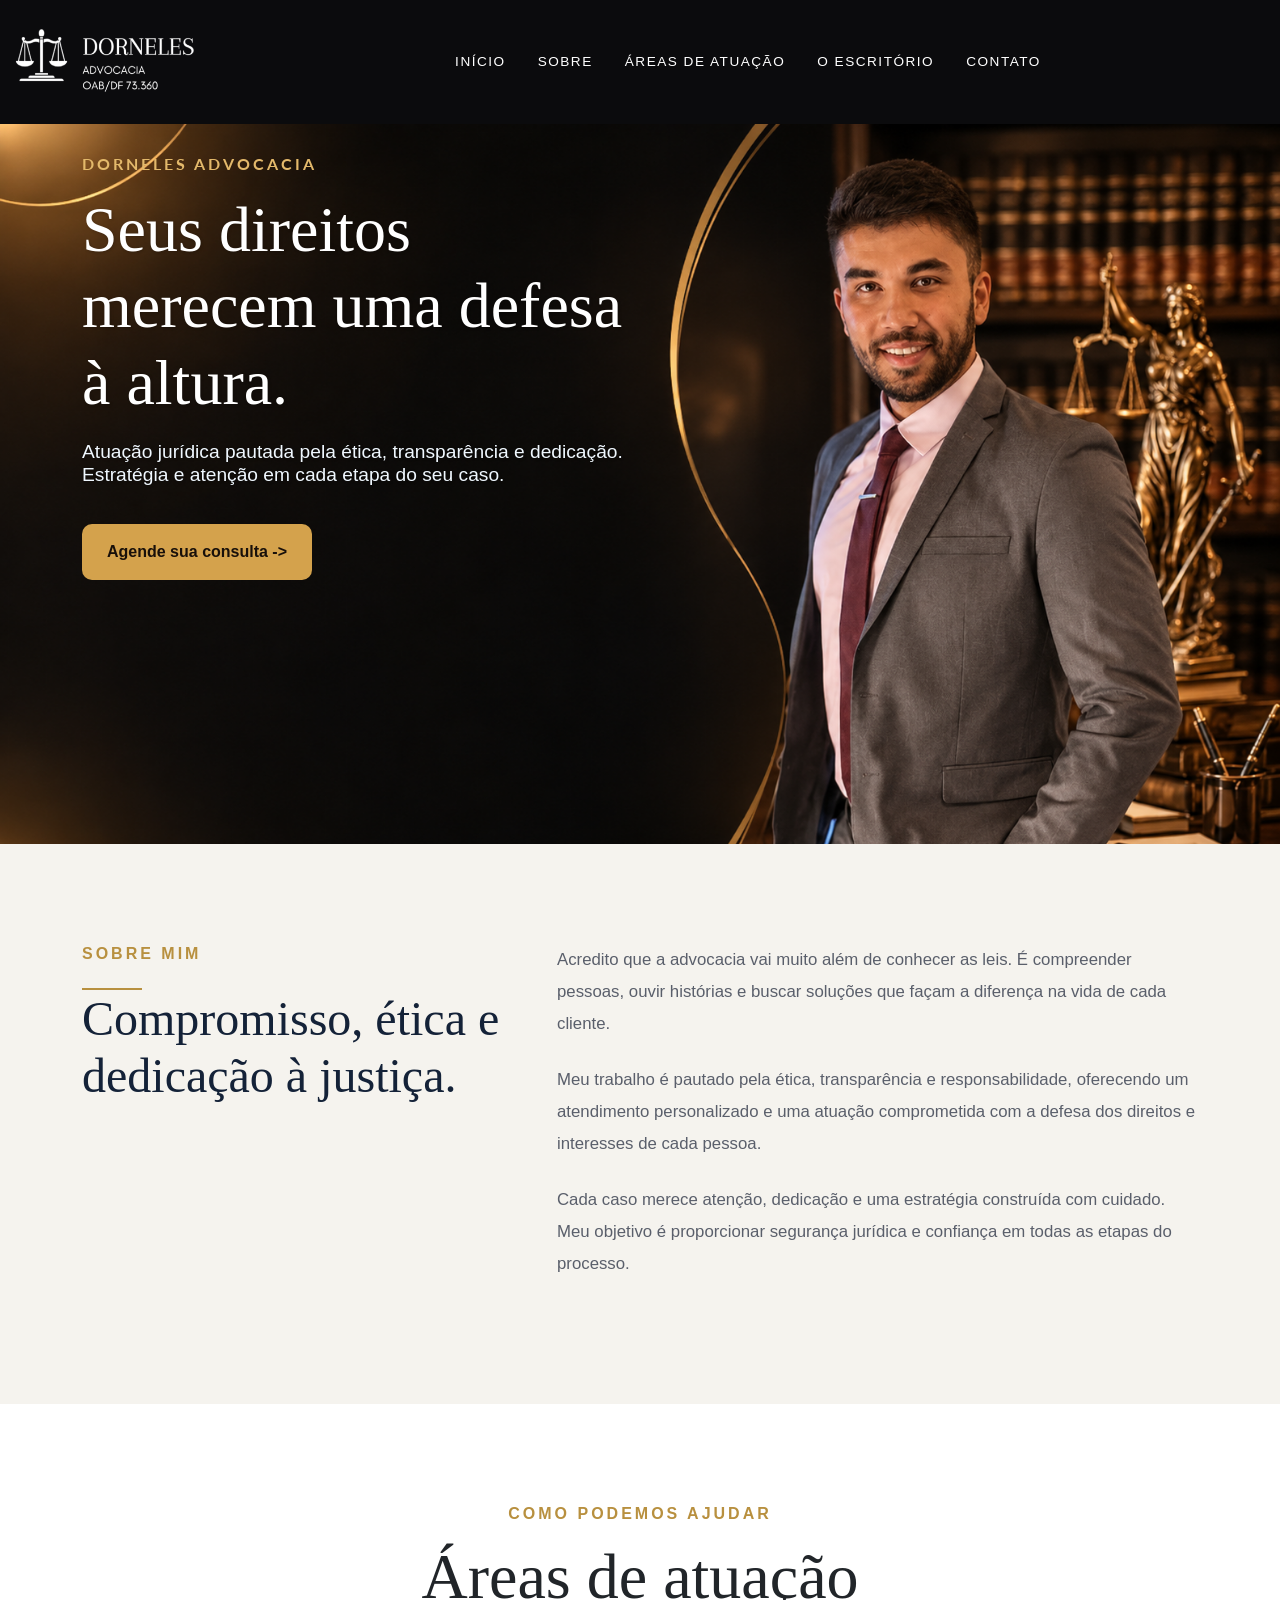
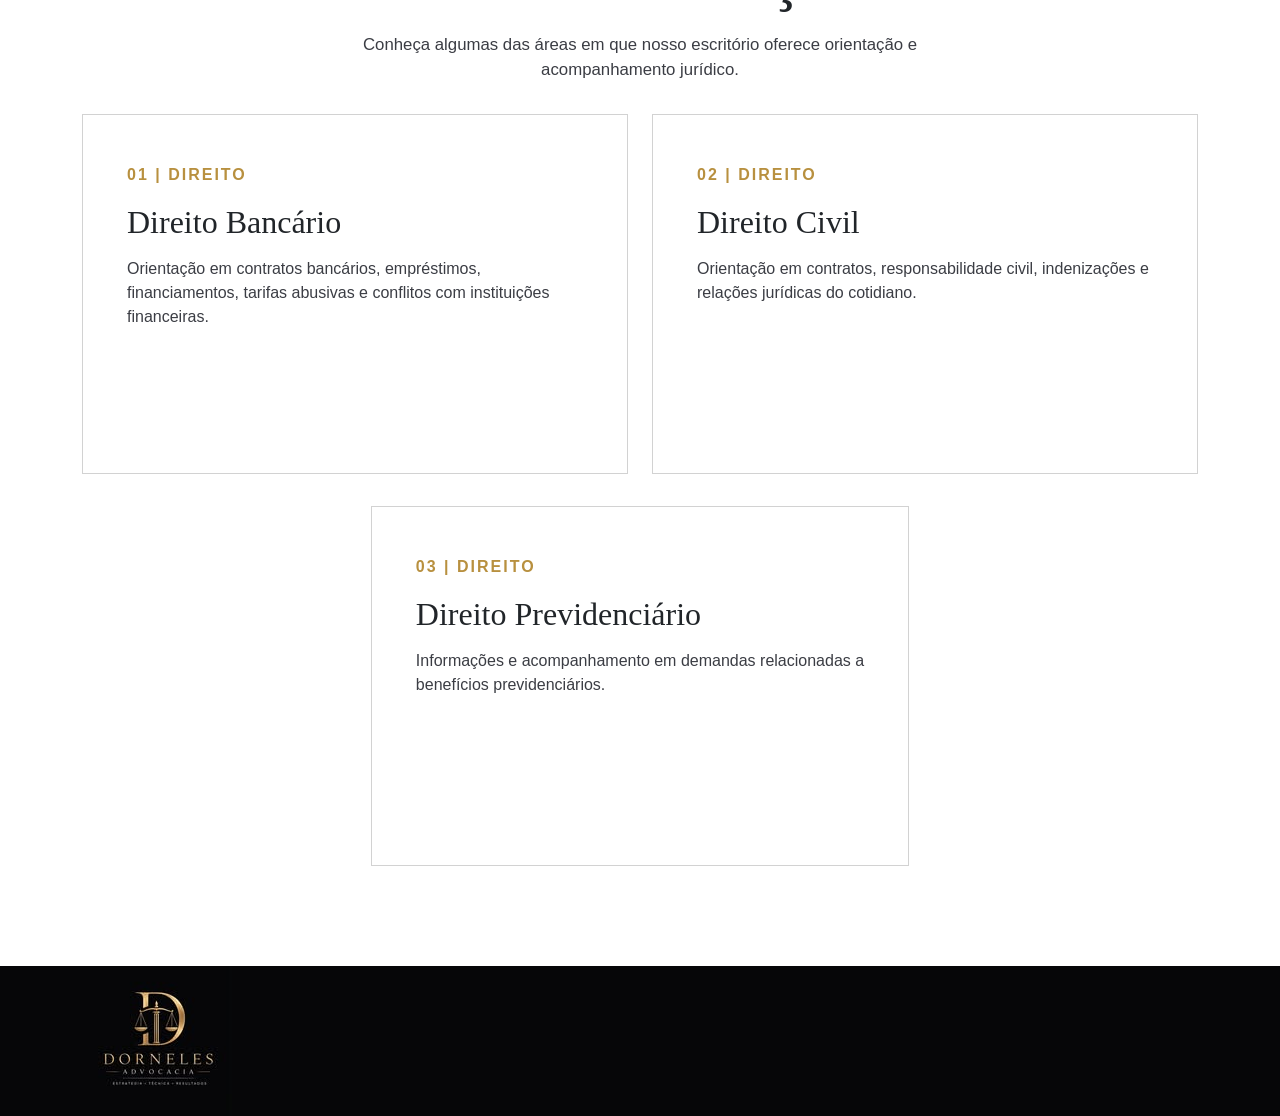
==== bootstrap-5.3.8-dist/index.html @ 5db7eb21 "aba areas de atuação feita" ====
<!DOCTYPE html>
<html lang="pt-BR">
<head>
    <meta charset="UTF-8">
    <meta name="viewport" content="width=device-width, initial-scale=1.0">
    <link rel="shortcut icon" href="img/favicon.ico" type="image/x-icon">
    <link rel="stylesheet" href="css/bootstrap.min.css">
    <link rel="stylesheet" href="style.css">
    <link rel="preconnect" href="https://fonts.googleapis.com">
    <link rel="preconnect" href="https://fonts.gstatic.com" crossorigin>
    <link href="https://fonts.googleapis.com/css2?family=Cinzel:wght@500;600&family=Lato:wght@300;400;700&display=swap" rel="stylesheet">
    <title>Dorneles Advocacia</title>
</head>
<body>
    <nav class="navbar navbar-expand-lg " data-bs-theme="dark">
  <div class="container-fluid justify-content-center">
    <a class="navbar-brand" href="#index.html"><img src="img/logo.png" class="logo"></a>
    <button class="navbar-toggler" type="button" data-bs-toggle="collapse" data-bs-target="#navbarSupportedContent" aria-controls="navbarSupportedContent" aria-expanded="false" aria-label="Toggle navigation">
      <span class="navbar-toggler-icon"></span>
    </button>
    <div class="collapse navbar-collapse justify-content-center" id="navbarSupportedContent">
      <ul class="navbar-nav mb-2 mb-lg-0 ">
          <li class="nav-item">
          <a class="nav-link active" aria-current="page" href="index.html">Início</a>
        </li>
        <li class="nav-item">
          <a class="nav-link active" aria-current="page" href="#about">Sobre</a>
        </li>
        <li class="nav-item">
          <a class="nav-link active" aria-current="page" href="#atuacao">Áreas de atuação</a>
        </li>
        <li class="nav-item">
          <a class="nav-link active" aria-current="page" href="#escritorio">O escritório</a>
        </li>
        <li class="nav-item">
          <a class="nav-link active" aria-current="page" href="#contato">Contato</a>
        </li>
      </ul>
      
      
        
    </div>
  </div>
</nav>
<section id="hero">
  <div class="container">
  <div class="row">
    <div class="col-lg-6 herotext">
      <h5 class="heroh5"><strong>DORNELES ADVOCACIA</strong></h5>
      <h1 class="heroh1">Seus direitos <br> merecem uma defesa <br> à altura.</h1>
      <h3 class="heroh3">Atuação jurídica pautada pela ética, transparência e dedicação.<br>Estratégia e atenção em cada etapa do seu caso.</h3>
      <button>
        <a href="#contato" class="btn-consulta">
          <strong>Agende sua consulta -></strong>
        </a>
      </button>
    </div>
    
  </div>
</div>
</section>
<section class="about" id="about">
    <div class="container">
  <div class="row">
    <div class="col-lg-5">
      <h1 class="abouth1">Sobre mim</h1><hr class="hrabout">
      <h2 class="abouth2">Compromisso, ética e dedicação à justiça.</h2>
      
    </div>
    <div class="col-lg-7">
      <p class="aboutp">Acredito que a advocacia vai muito além de conhecer as leis. É compreender pessoas, ouvir histórias e buscar soluções que façam a diferença na vida de cada cliente.</p>
      <p class="aboutp">Meu trabalho é pautado pela ética, transparência e responsabilidade, oferecendo um atendimento personalizado e uma atuação comprometida com a defesa dos direitos e interesses de cada pessoa.</p>
      <p class="aboutp">Cada caso merece atenção, dedicação e uma estratégia construída com cuidado. Meu objetivo é proporcionar segurança jurídica e confiança em todas as etapas do processo.</p>
    </div>
  </div>
</div>
</section>
<section class="atuacao" id="atuacao">
      <div class="container">
        <div class="row">
          <div class="col-lg-12">
               <h1 class="atuacaoh1">Como podemos ajudar</h1>
        <h2 class="atuacaoh2">Áreas de atuação</h2>
          <p class="atuacaop">Conheça algumas das áreas em que nosso escritório oferece orientação e <br>acompanhamento jurídico.</p>
          </div>
        </div>
        <div class="row g-4 justify-content-center">
            <div class="col-lg-6">
            <div class="grid">
              <div class="card h-100">
                <span class="label">01 | Direito</span>
                <h3>Direito Bancário</h3>
                <p>Orientação em contratos bancários, empréstimos, financiamentos, tarifas abusivas e conflitos com instituições financeiras.</p>
              </div>
            </div>
          </div>
            <div class="col-lg-6">
            <div class="grid">
              <div class="card h-100">
                <span class="label civil">02 | Direito</span>
                <h3>Direito Civil</h3>
                <p>Orientação em contratos, responsabilidade civil, indenizações e relações jurídicas do cotidiano.</p>
          </div>
        </div>
      </div>
        </div>
        <div class="row g-4 justify-content-center">
          <div class="col-lg-12">
            <div class="grid previdenciario">
              <div class="card h-100 mx-auto">
                <span class="label">03 | Direito</span>
                <h3>Direito Previdenciário</h3>
                <p>Informações e acompanhamento em demandas relacionadas a <br>benefícios previdenciários.</p>
          </div>
        </div>
          </div>
        </div>
          
        
</section>
<section class="escritorio" id="escritorio">
  <div class="container">
    <div class="row">
      <div class="col-lg-5">
        <img src="img/logo2.jpg" class="escritorioimg">
      </div>
      <div class="col-lg-7">
        
      </div>
    </div>
  </div>
</section>
    <script src="js/bootstrap.bundle.min.js"></script>
</body>
</html>
---- bootstrap-5.3.8-dist/style.css ----
html{
    scroll-behavior: smooth;
}

body{
    font-family: Arial, Helvetica, sans-serif;
}


/* navbar */
.navbar{
    background-color: #0B0B0D;
}
.nav-link {
    color: white !important;
    transform: color 0.3s;
    font-size: 0.85rem;
    letter-spacing: 1.5px;
    text-transform: uppercase;
    padding: 0 1rem !important;
}
.nav-link:hover{
    color: #c9a45c !important;
}
.logo{
    padding-top: 10px ;
    width: 200px;
    height: auto;
    filter: brightness(0) invert(1);  
}

/* hero */

#hero{
    background-image: url(img/hero2.png);
    background-repeat: no-repeat;
    background-position: unset;
    background-size: cover;
    width: 100%;
    height: 80vh;
}
.herotext{
    
    padding-top: 30px;
}

.heroh5{
    letter-spacing: 3px;
    color: #E3B96B;
    font-size: 1rem;
    font-family: 'Lato', sans-serif;
    
}
.heroh1{
    font-size: 4rem;
    padding-top: 10px;
    font-family: 'Playfair Display', serif;
    color: white;
    text-shadow: 1px 1px 3px rgba(0, 0, 0, 0.2);
}

.heroh3{
    font-size: 1.2rem;
    padding-top: 10px;
    color: aliceblue;
    font-family: 'Inter', sans-serif;
    text-shadow: 1px 1px 3px rgba(0, 0, 0, 0.2);
}
#hero button{
    background-color: #D4A24C;
    border-radius: 10px;
    padding: 16px 25px;
    border: none;
    margin-top: 30px;
    transition: 0.3s;
}
#hero button:hover{
    transform: scale(1.05);
    background-color: #f7b251 ;
}
.btn-consulta{
    text-decoration: none;
    color: #18100A;
    font-family: 'Inter', sans-serif;
}

@media (max-width: 768px){
    #hero{
        min-height: auto;          
        height: auto;
        padding: 60px 20px 280px;  
        background-position: 75% bottom;
        background-size: auto 70%; 
        background-color: #0b0b0b;
    }
}
/* sobre */
.about {
    background-color: #F5F3EE;
    padding: 100px 0;
}

.abouth1 {                       
    font-family: 'DM Sans', sans-serif;
    font-size: 1rem;
    font-weight: 600;
    letter-spacing: 3px;
    text-transform: uppercase;
    color: #B8903F;
    margin-bottom: 1rem;
    text-align: left;
}

.abouth2 {
    font-family: 'Playfair Display', serif;
    font-size: 3rem;
    font-weight: 500;
    line-height: 1.2;
    color: #142238;
    text-align: left;
}

.hrabout {
    width: 60px;
    height: 2px;
    background-color: #B8903F;
    border: none;
    opacity: 1;
    margin: 1.5rem 0 0;
}

.aboutp{
    font-family: 'DM Sans', sans-serif;
    font-size: 1.05rem;
    font-weight: 400;
    line-height: 1.9;
    color: #5a5f6b;
    margin-bottom: 1.5rem;
    text-align: left;
}

/* Áreas de atuação */

.atuacao{
    padding: 100px 0;
    text-align: center;
}

.atuacaoh1{
    font-family: 'DM Sans', sans-serif;
    text-transform: uppercase;
    font-weight: 600;
    font-size: 1rem;
    color: #B8903F;
    letter-spacing: 3px;
    margin-bottom: 1rem;
}

.atuacaoh2{
    font-family: 'Playfair Display', serif;
    font-weight: 400;
    font-size: 4rem;
    margin-bottom: 1rem;
}
.atuacaop{
    font-family: 'DM Sans', sans-serif;
    font-weight: 400;
    font-size: 1.05rem;
    color: #3b3d44;
    margin-bottom: 2rem;
}

.grid{
    margin-bottom: 2rem;
    max-width: 800px;
    height: 40vh;
}
.card{
    border-radius: 0;
    padding: 32px 28px;
    transition: all 0.3s ease;
}
.card:hover{
    transform: scale(1.05);
    box-shadow: 0 8px 24px rgba(0,0,0,0.08);
    border-color: #c0a068;
}
.previdenciario{
    display: flex;
    justify-content: center;
    margin: auto;
}
.label{
    text-align: left;
    margin-left: 1rem;
    margin-top: 1rem;
    margin-bottom: 1rem;
    font-size: 1rem;
    font-family: 'DM Sans', sans-serif;
    font-weight: 600;
    color: #B8903F;
    text-transform: uppercase;
    letter-spacing: 2px;
}
.card h3{
    text-align: left;
    margin-left: 1rem;
    margin-bottom: 1rem;
    font-family: 'Playfair Display', serif;
    font-size: 2rem;
    font-weight: 400;
}
.card p{
    text-align: left;
    margin-left: 1rem;
    margin-right: 1rem;
    margin-bottom: 2rem;
    font-family: 'DM Sans', sans-serif;
    color: #3b3d44;
    font-size: 1rem;
}

/* O escritório */

.escritorio{
    background-color: #060608;
}

.escritorioimg{

}
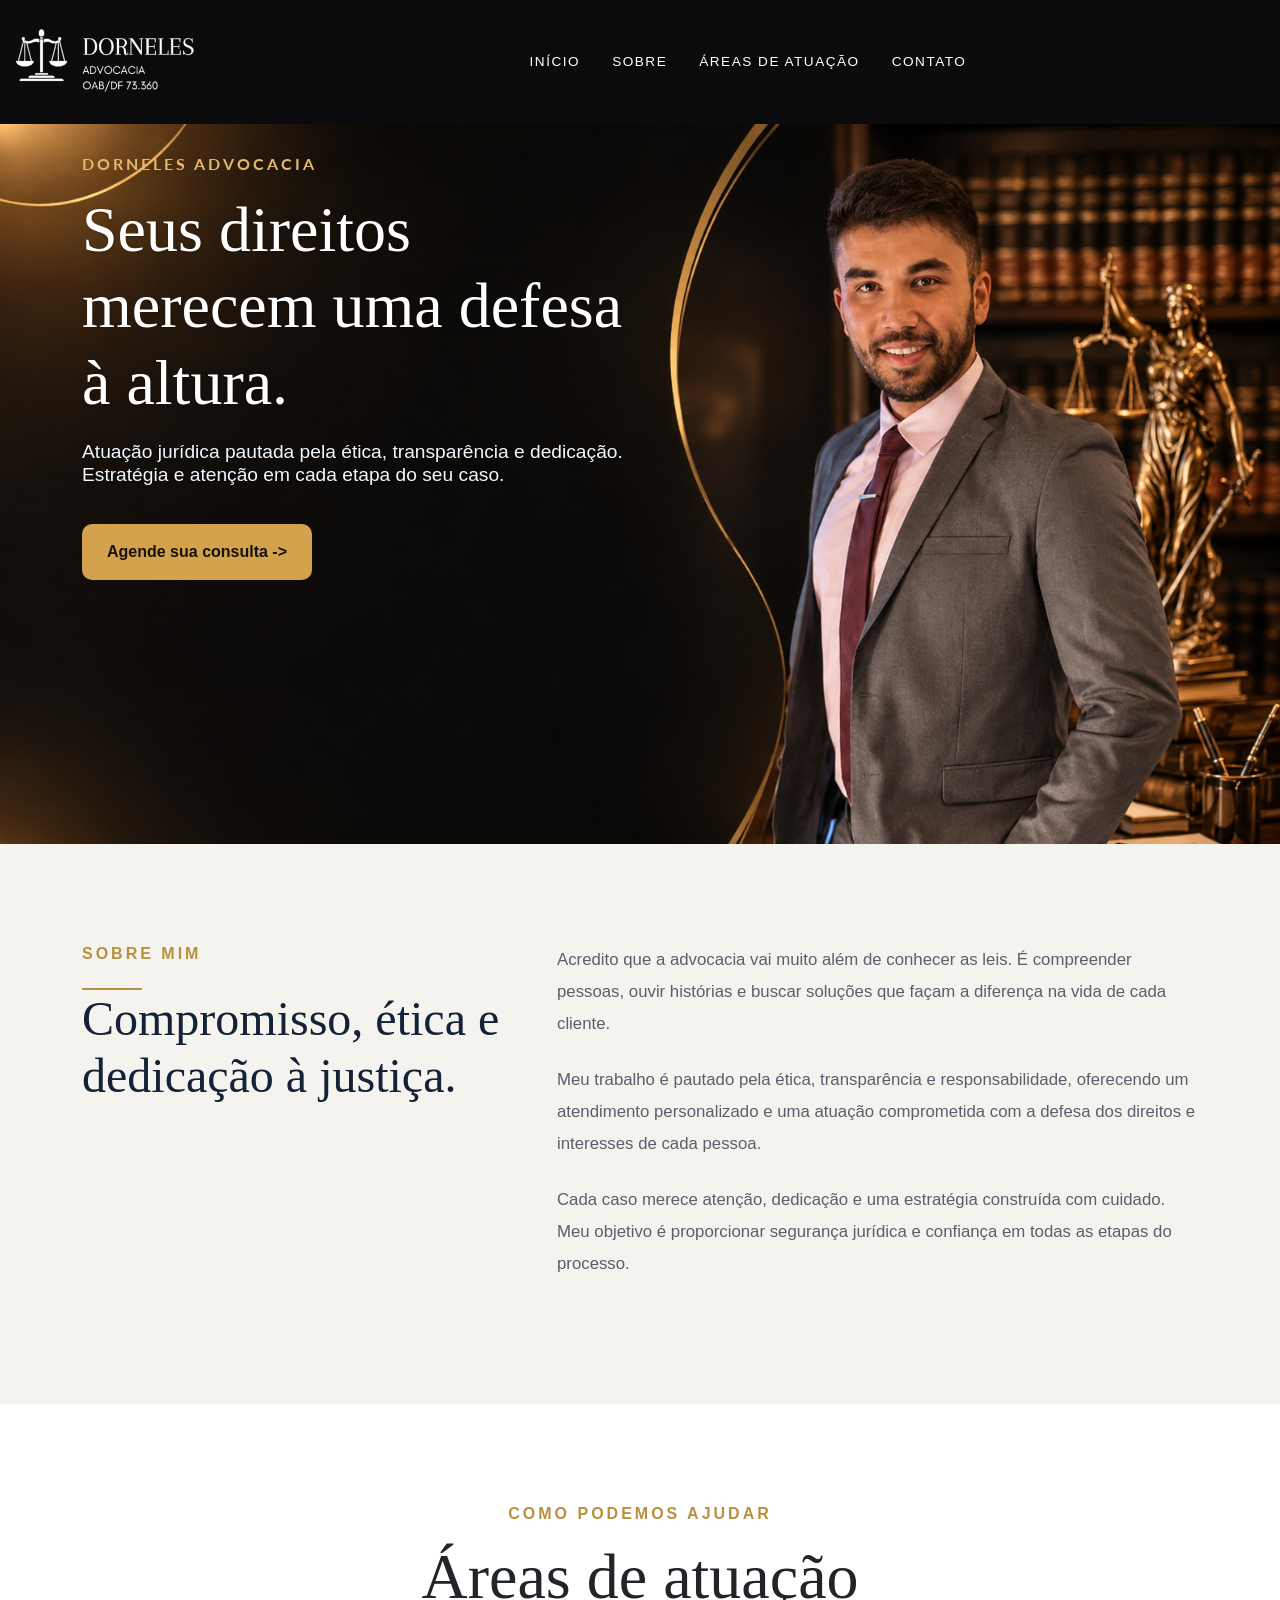
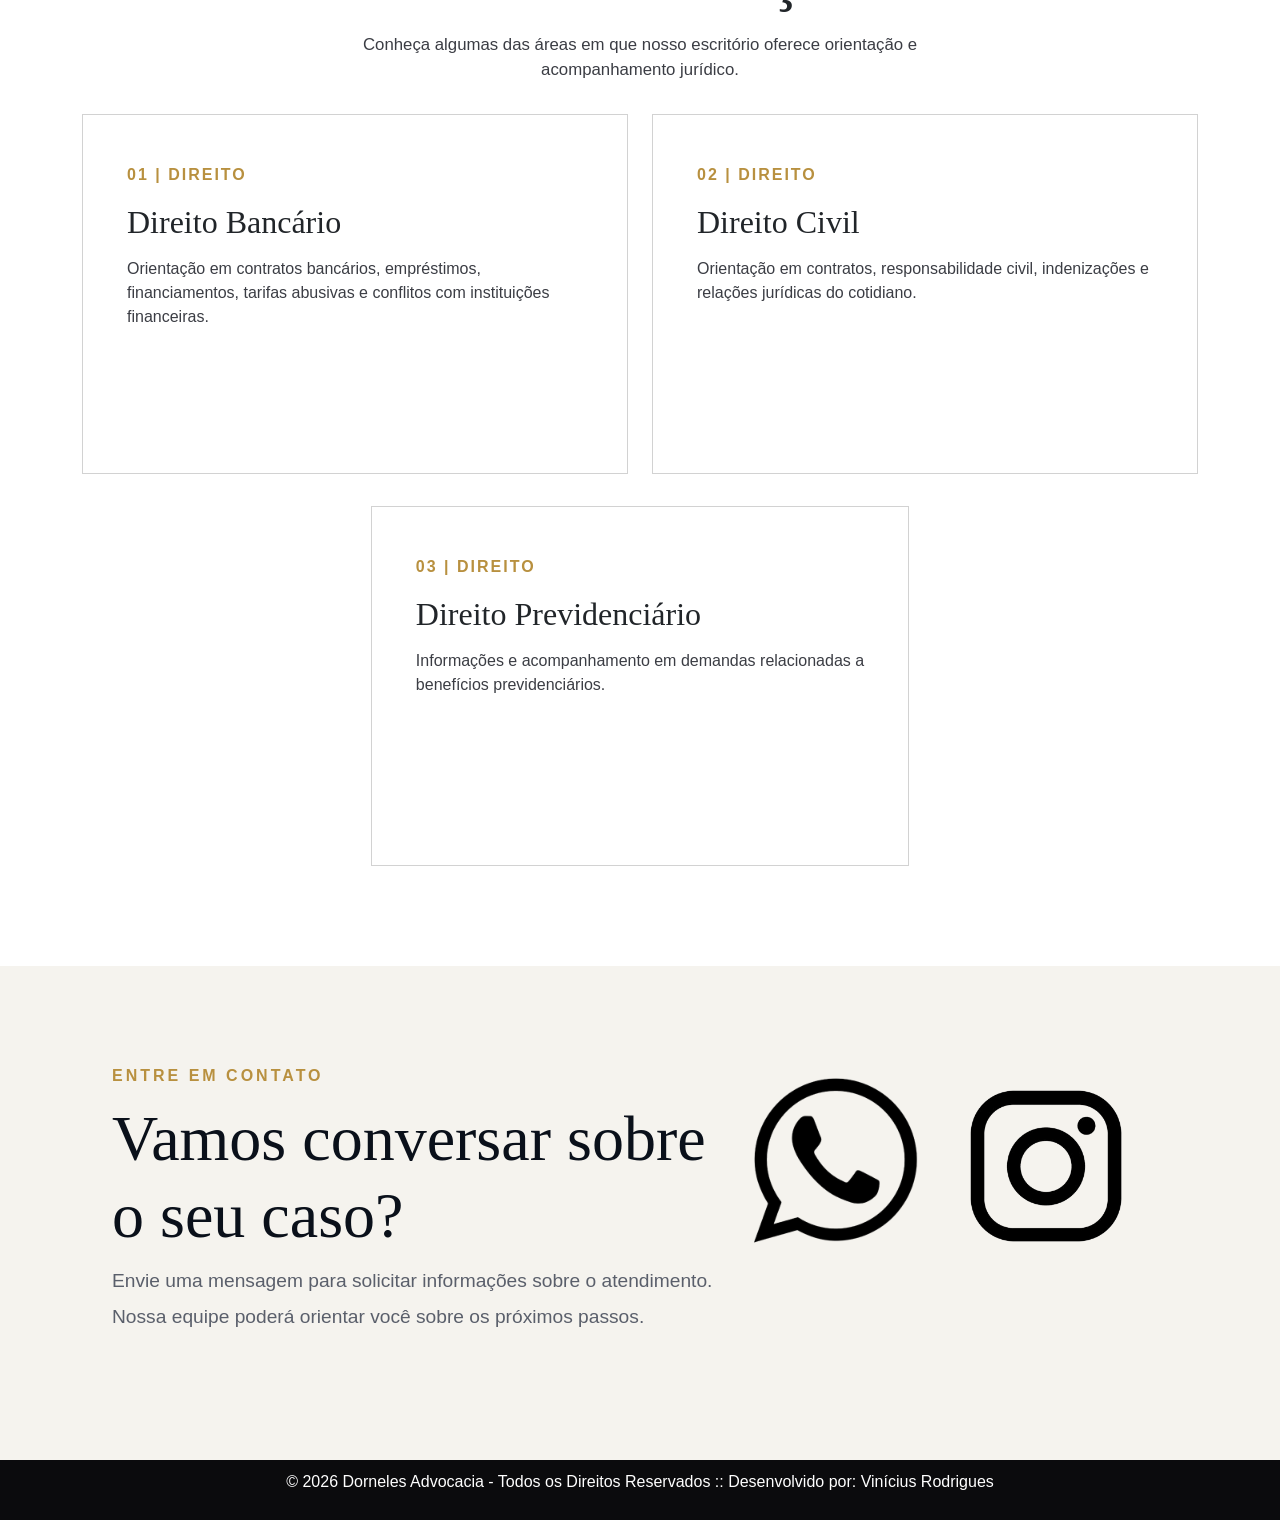
==== commit 2e46425a: "feito." ====
--- a/bootstrap-5.3.8-dist/index.html
+++ b/bootstrap-5.3.8-dist/index.html
@@ -28,9 +28,6 @@
         </li>
         <li class="nav-item">
           <a class="nav-link active" aria-current="page" href="#atuacao">Áreas de atuação</a>
-        </li>
-        <li class="nav-item">
-          <a class="nav-link active" aria-current="page" href="#escritorio">O escritório</a>
         </li>
         <li class="nav-item">
           <a class="nav-link active" aria-current="page" href="#contato">Contato</a>
@@ -118,18 +115,23 @@
           
         
 </section>
-<section class="escritorio" id="escritorio">
+<section class="contato" id="contato">
   <div class="container">
     <div class="row">
+      <div class="col-lg-7">
+        <h1 class="contatoh1">Entre em contato</h1>
+        <h2 class="contatoh2">Vamos conversar sobre o seu caso?</h2>
+        <p class="contatop">Envie uma mensagem para solicitar informações sobre o atendimento. Nossa equipe poderá orientar você sobre os próximos passos.</p>
+      </div>
       <div class="col-lg-5">
-        <img src="img/logo2.jpg" class="escritorioimg">
-      </div>
-      <div class="col-lg-7">
+        <a href="https://wa.me/5599984820336"><img src="img/whatsapp.png" class="contatoimg"></a>
+        <a href="https://www.instagram.com/dornelesadvocacia_/"><img src="img/instagram.png" class="contatoimg"></a>
         
       </div>
     </div>
   </div>
 </section>
+<footer><p>&copy; 2026 Dorneles Advocacia - Todos os Direitos Reservados :: Desenvolvido por: Vinícius Rodrigues</p></footer>
     <script src="js/bootstrap.bundle.min.js"></script>
 </body>
 </html>
--- a/bootstrap-5.3.8-dist/style.css
+++ b/bootstrap-5.3.8-dist/style.css
@@ -219,13 +219,56 @@
     color: #3b3d44;
     font-size: 1rem;
 }
-
-/* O escritório */
-
-.escritorio{
-    background-color: #060608;
-}
-
-.escritorioimg{
-
+/* Contato */
+.contato{
+    background-color: #F5F3EE;
+    padding: 100px;
+}
+.contatoh1{
+    font-family: 'DM Sans', sans-serif;
+    text-transform: uppercase;
+    font-weight: 600;
+    font-size: 1rem;
+    color: #B8903F;
+    letter-spacing: 3px;
+    margin-bottom: 1rem;
+}
+.contatoh2{
+    font-family: 'Playfair Display', serif;
+    font-size: 4rem;
+    font-weight: 500;
+    line-height: 1.2;
+    color: #0a101a;
+    text-align: left;
+}
+.contatop{
+    font-family: 'DM Sans', sans-serif;
+    font-size: 1.20rem;
+    font-weight: 400;
+    line-height: 1.9;
+    color: #5a5f6b;
+    margin-bottom: 1.5rem;
+    text-align: left;
+}
+
+.contatoimg{
+    width: 200px;
+    transition: all 0.3s ease;
+    border-radius: 30px;
+}
+
+.contatoimg:hover{
+    transform: translateY(-6px);
+    background-color: #B8903F;
+   
+}
+
+/* Footer */
+footer{
+  background-color: #0B0B0D;
+  color: white;
+  font-family: 'DM Sans', sans-serif;
+  font-weight: 400;
+  padding: 10px;
+  text-align: center;
 }
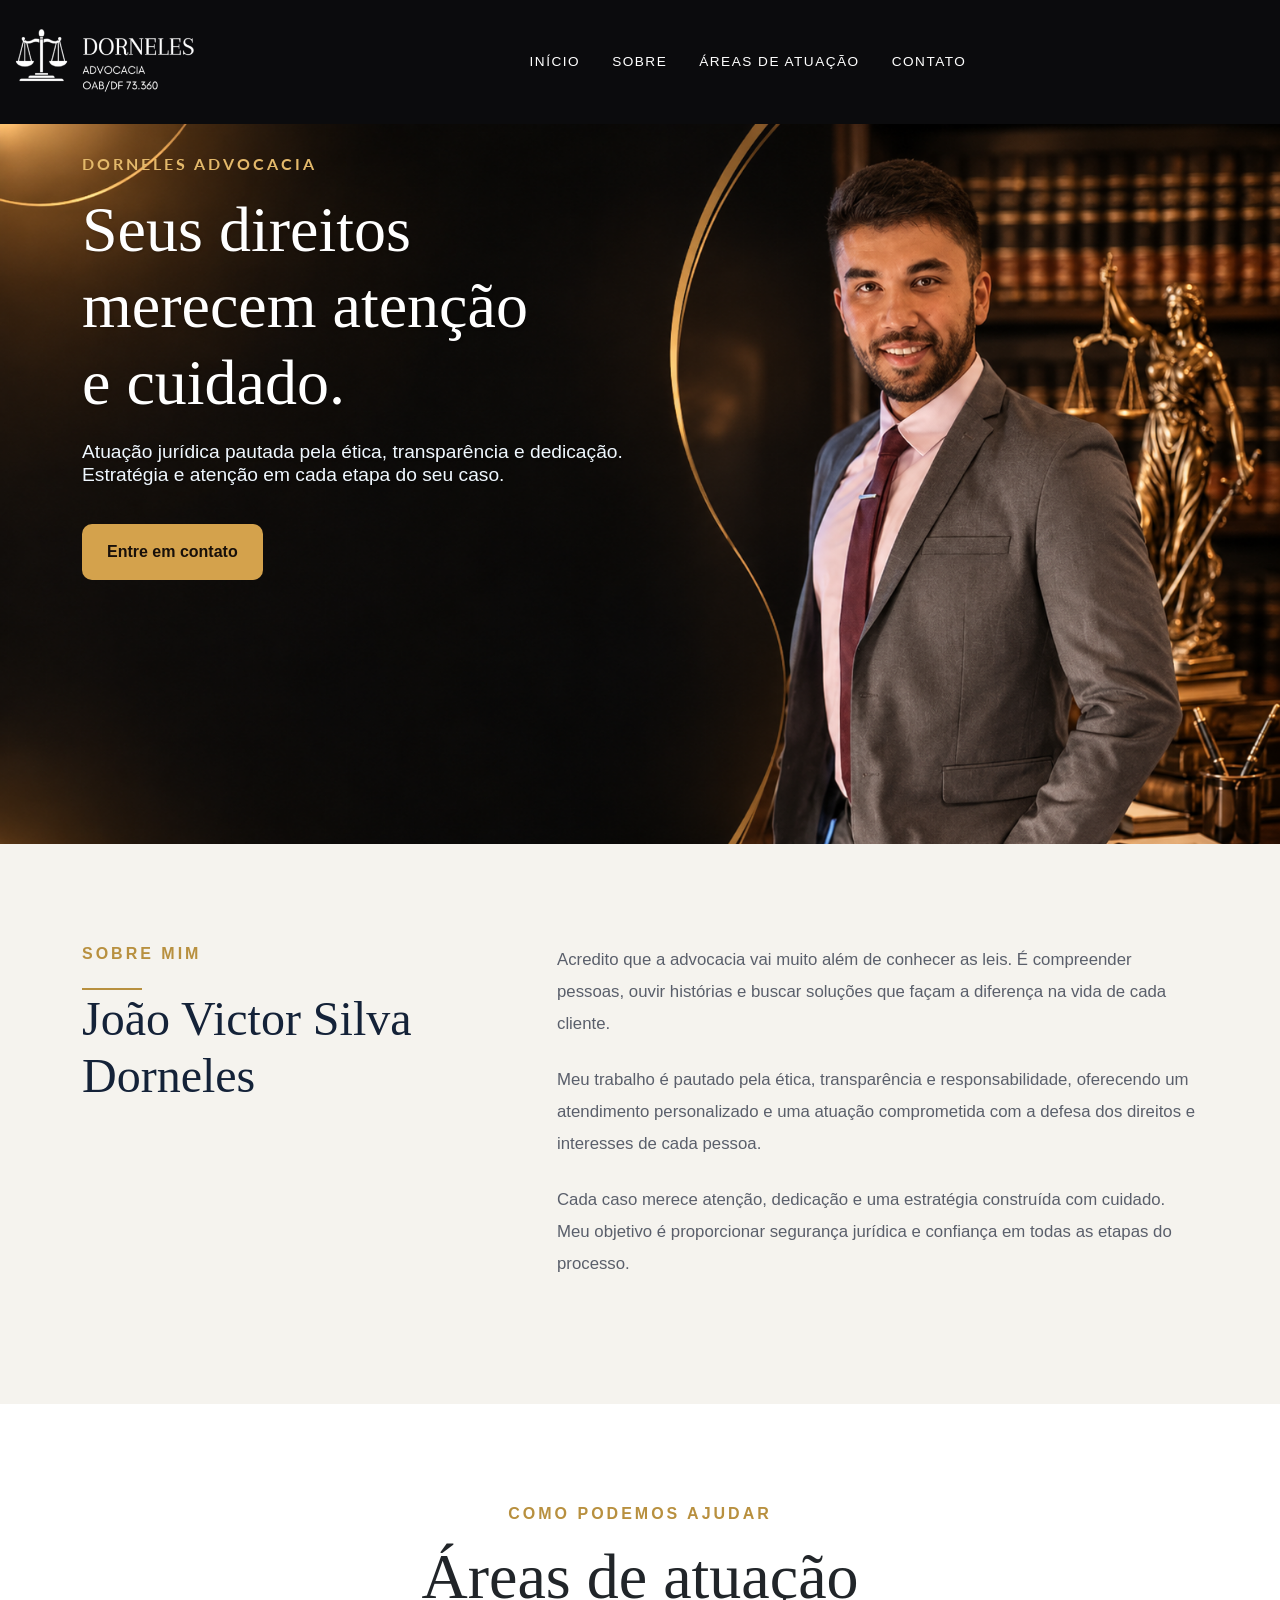
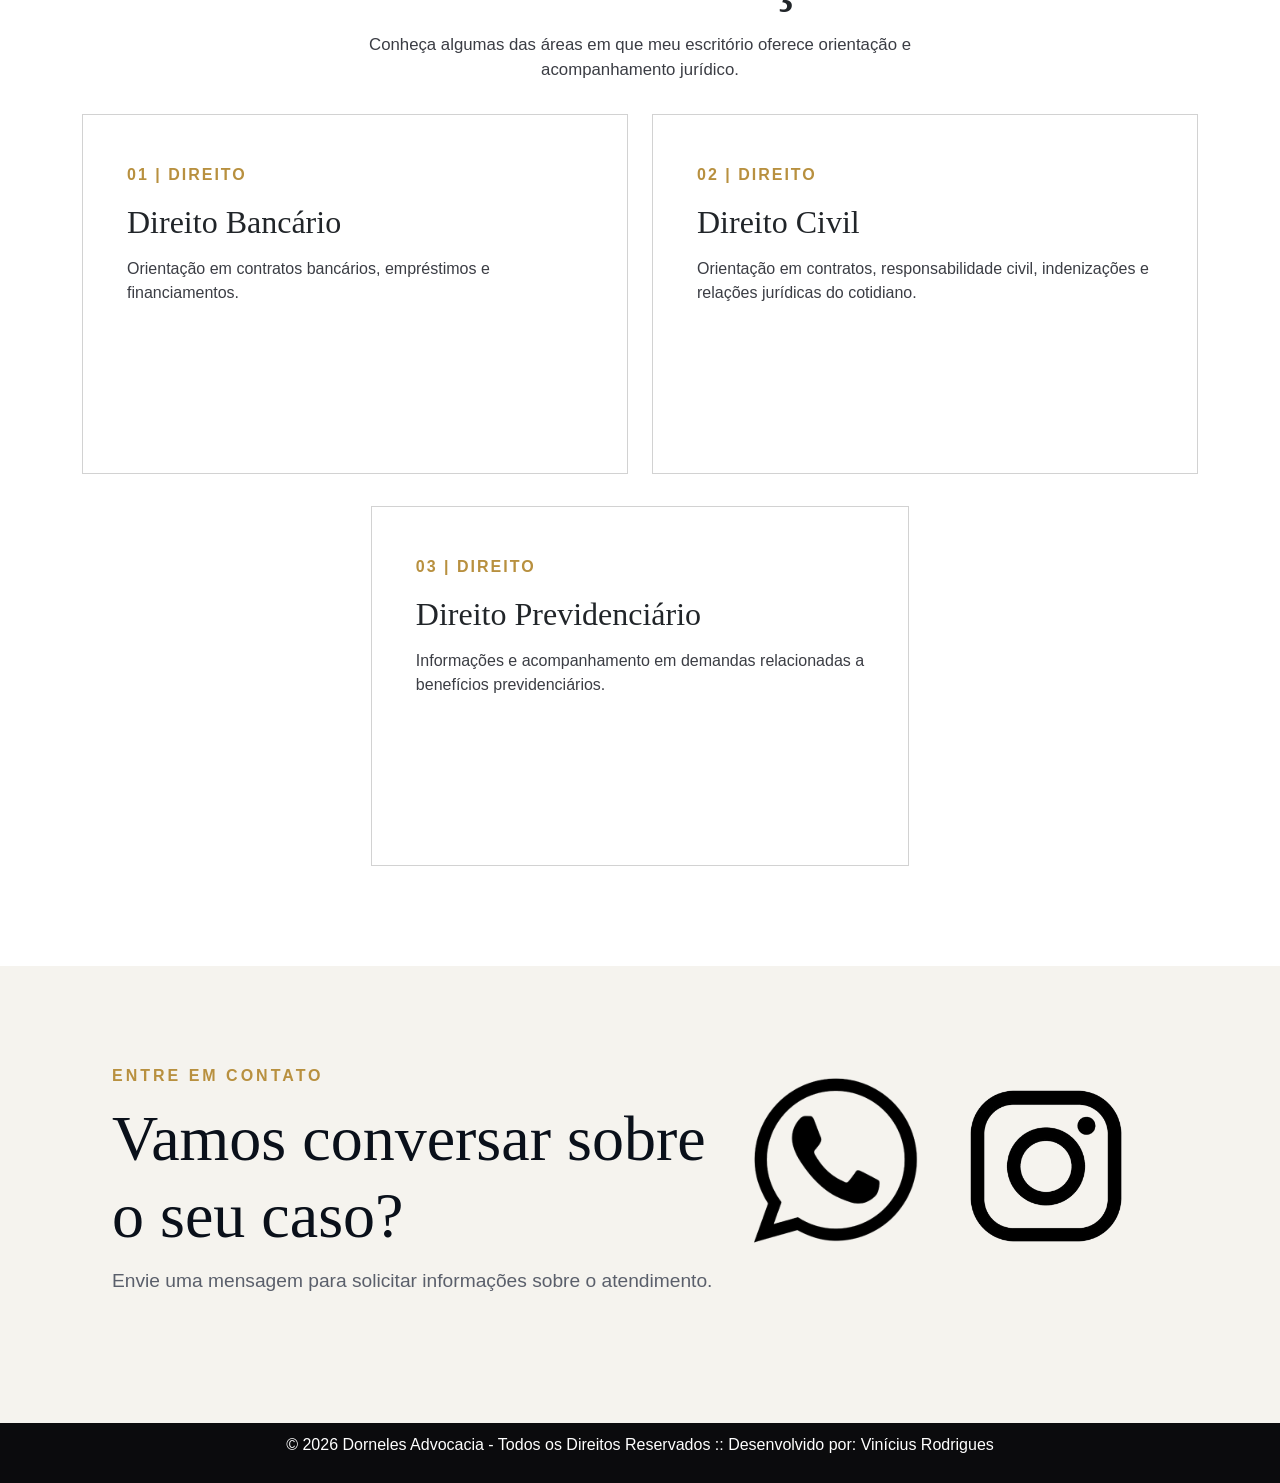
==== commit 848a501d: "Update index.html" ====
--- a/bootstrap-5.3.8-dist/index.html
+++ b/bootstrap-5.3.8-dist/index.html
@@ -44,11 +44,11 @@
   <div class="row">
     <div class="col-lg-6 herotext">
       <h5 class="heroh5"><strong>DORNELES ADVOCACIA</strong></h5>
-      <h1 class="heroh1">Seus direitos <br> merecem uma defesa <br> à altura.</h1>
+      <h1 class="heroh1">Seus direitos <br> merecem atenção<br> e cuidado.</h1>
       <h3 class="heroh3">Atuação jurídica pautada pela ética, transparência e dedicação.<br>Estratégia e atenção em cada etapa do seu caso.</h3>
       <button>
         <a href="#contato" class="btn-consulta">
-          <strong>Agende sua consulta -></strong>
+          <strong>Entre em contato</strong>
         </a>
       </button>
     </div>
@@ -61,7 +61,7 @@
   <div class="row">
     <div class="col-lg-5">
       <h1 class="abouth1">Sobre mim</h1><hr class="hrabout">
-      <h2 class="abouth2">Compromisso, ética e dedicação à justiça.</h2>
+      <h2 class="abouth2">João Victor Silva Dorneles</h2>
       
     </div>
     <div class="col-lg-7">
@@ -78,7 +78,7 @@
           <div class="col-lg-12">
                <h1 class="atuacaoh1">Como podemos ajudar</h1>
         <h2 class="atuacaoh2">Áreas de atuação</h2>
-          <p class="atuacaop">Conheça algumas das áreas em que nosso escritório oferece orientação e <br>acompanhamento jurídico.</p>
+          <p class="atuacaop">Conheça algumas das áreas em que meu escritório oferece orientação e <br>acompanhamento jurídico.</p>
           </div>
         </div>
         <div class="row g-4 justify-content-center">
@@ -87,7 +87,7 @@
               <div class="card h-100">
                 <span class="label">01 | Direito</span>
                 <h3>Direito Bancário</h3>
-                <p>Orientação em contratos bancários, empréstimos, financiamentos, tarifas abusivas e conflitos com instituições financeiras.</p>
+                <p>Orientação em contratos bancários, empréstimos e financiamentos.</p>
               </div>
             </div>
           </div>
@@ -121,7 +121,7 @@
       <div class="col-lg-7">
         <h1 class="contatoh1">Entre em contato</h1>
         <h2 class="contatoh2">Vamos conversar sobre o seu caso?</h2>
-        <p class="contatop">Envie uma mensagem para solicitar informações sobre o atendimento. Nossa equipe poderá orientar você sobre os próximos passos.</p>
+        <p class="contatop">Envie uma mensagem para solicitar informações sobre o atendimento.</p>
       </div>
       <div class="col-lg-5">
         <a href="https://wa.me/5599984820336"><img src="img/whatsapp.png" class="contatoimg"></a>
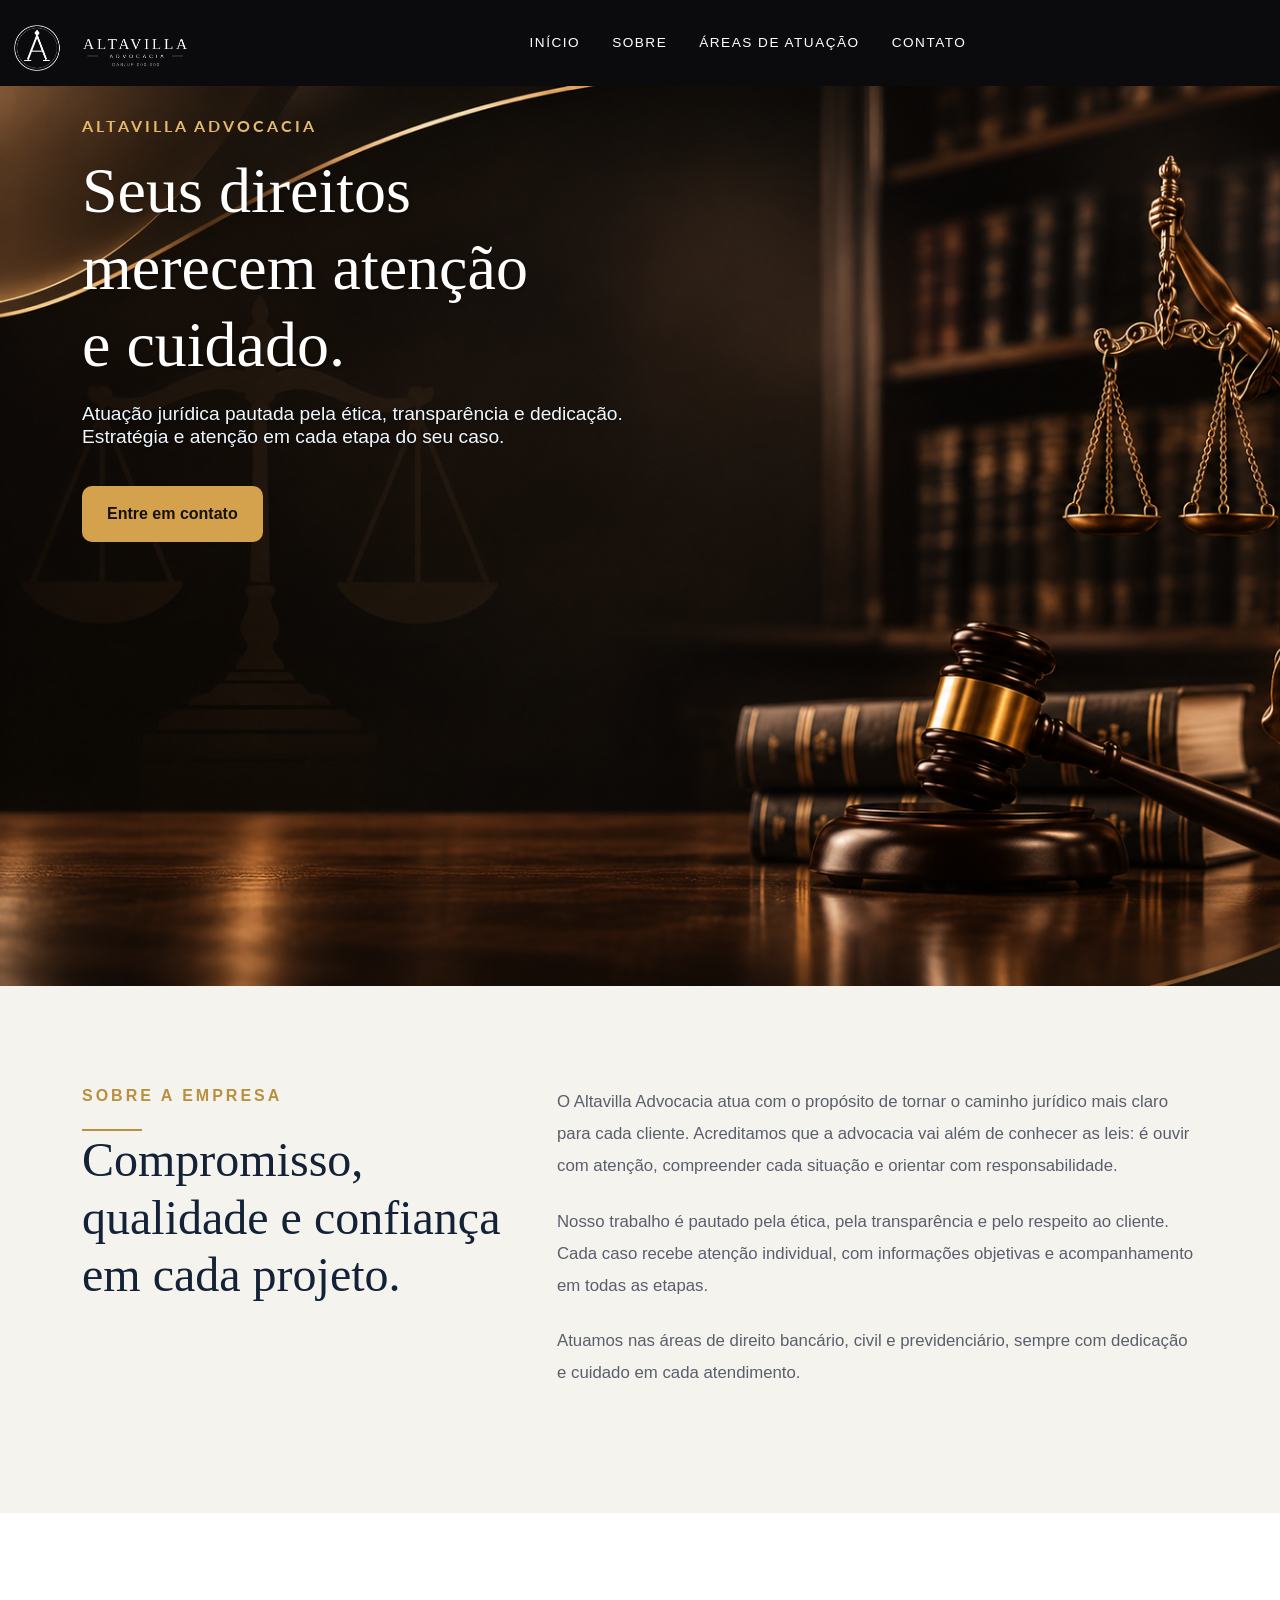
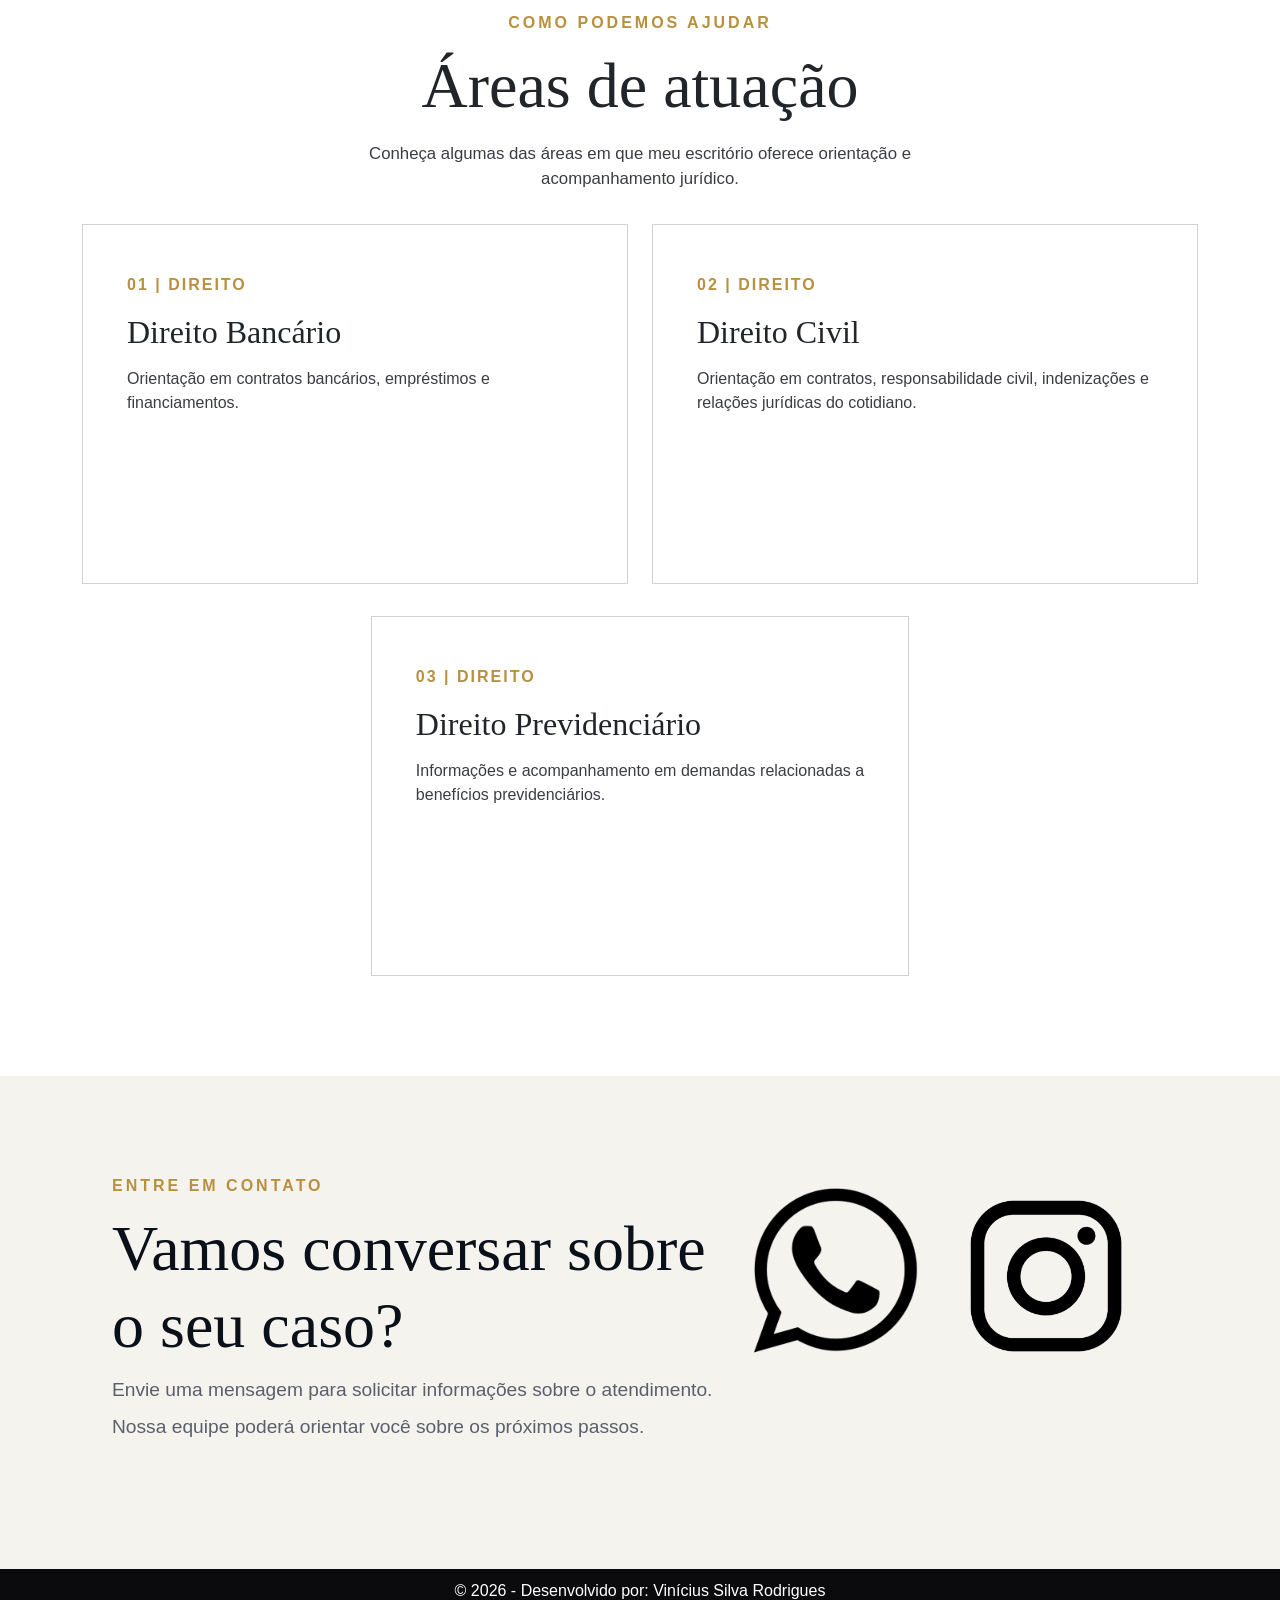
==== commit cec9e179: "update index.html" ====
--- a/bootstrap-5.3.8-dist/index.html
+++ b/bootstrap-5.3.8-dist/index.html
@@ -9,12 +9,12 @@
     <link rel="preconnect" href="https://fonts.googleapis.com">
     <link rel="preconnect" href="https://fonts.gstatic.com" crossorigin>
     <link href="https://fonts.googleapis.com/css2?family=Cinzel:wght@500;600&family=Lato:wght@300;400;700&display=swap" rel="stylesheet">
-    <title>Dorneles Advocacia</title>
+    <title>Altavilla Advocacia</title>
 </head>
 <body>
     <nav class="navbar navbar-expand-lg " data-bs-theme="dark">
   <div class="container-fluid justify-content-center">
-    <a class="navbar-brand" href="#index.html"><img src="img/logo.png" class="logo"></a>
+    <a class="navbar-brand" href="#index.html"><img src="img/logo-altavilla.png" class="logo"></a>
     <button class="navbar-toggler" type="button" data-bs-toggle="collapse" data-bs-target="#navbarSupportedContent" aria-controls="navbarSupportedContent" aria-expanded="false" aria-label="Toggle navigation">
       <span class="navbar-toggler-icon"></span>
     </button>
@@ -43,7 +43,7 @@
   <div class="container">
   <div class="row">
     <div class="col-lg-6 herotext">
-      <h5 class="heroh5"><strong>DORNELES ADVOCACIA</strong></h5>
+      <h5 class="heroh5"><strong>ALTAVILLA ADVOCACIA</strong></h5>
       <h1 class="heroh1">Seus direitos <br> merecem atenção<br> e cuidado.</h1>
       <h3 class="heroh3">Atuação jurídica pautada pela ética, transparência e dedicação.<br>Estratégia e atenção em cada etapa do seu caso.</h3>
       <button>
@@ -60,14 +60,14 @@
     <div class="container">
   <div class="row">
     <div class="col-lg-5">
-      <h1 class="abouth1">Sobre mim</h1><hr class="hrabout">
-      <h2 class="abouth2">João Victor Silva Dorneles</h2>
+      <h1 class="abouth1">Sobre a empresa</h1><hr class="hrabout">
+      <h2 class="abouth2">Compromisso, qualidade e confiança em cada projeto.</h2>
       
     </div>
     <div class="col-lg-7">
-      <p class="aboutp">Acredito que a advocacia vai muito além de conhecer as leis. É compreender pessoas, ouvir histórias e buscar soluções que façam a diferença na vida de cada cliente.</p>
-      <p class="aboutp">Meu trabalho é pautado pela ética, transparência e responsabilidade, oferecendo um atendimento personalizado e uma atuação comprometida com a defesa dos direitos e interesses de cada pessoa.</p>
-      <p class="aboutp">Cada caso merece atenção, dedicação e uma estratégia construída com cuidado. Meu objetivo é proporcionar segurança jurídica e confiança em todas as etapas do processo.</p>
+      <p class="aboutp">O Altavilla Advocacia atua com o propósito de tornar o caminho jurídico mais claro para cada cliente. Acreditamos que a advocacia vai além de conhecer as leis: é ouvir com atenção, compreender cada situação e orientar com responsabilidade.</p>
+      <p class="aboutp">Nosso trabalho é pautado pela ética, pela transparência e pelo respeito ao cliente. Cada caso recebe atenção individual, com informações objetivas e acompanhamento em todas as etapas.</p>
+      <p class="aboutp">Atuamos nas áreas de direito bancário, civil e previdenciário, sempre com dedicação e cuidado em cada atendimento.</p>
     </div>
   </div>
 </div>
@@ -121,17 +121,17 @@
       <div class="col-lg-7">
         <h1 class="contatoh1">Entre em contato</h1>
         <h2 class="contatoh2">Vamos conversar sobre o seu caso?</h2>
-        <p class="contatop">Envie uma mensagem para solicitar informações sobre o atendimento.</p>
+        <p class="contatop">Envie uma mensagem para solicitar informações sobre o atendimento. Nossa equipe poderá orientar você sobre os próximos passos.</p>
       </div>
       <div class="col-lg-5">
-        <a href="https://wa.me/5599984820336"><img src="img/whatsapp.png" class="contatoimg"></a>
-        <a href="https://www.instagram.com/dornelesadvocacia_/"><img src="img/instagram.png" class="contatoimg"></a>
+        <img src="img/whatsapp.png" class="contatoimg">
+        <img src="img/instagram.png" class="contatoimg">
         
       </div>
     </div>
   </div>
 </section>
-<footer><p>&copy; 2026 Dorneles Advocacia - Todos os Direitos Reservados :: Desenvolvido por: Vinícius Rodrigues</p></footer>
+<footer><p>&copy; 2026 - Desenvolvido por: Vinícius Silva Rodrigues</p></footer>
     <script src="js/bootstrap.bundle.min.js"></script>
 </body>
 </html>
--- a/bootstrap-5.3.8-dist/style.css
+++ b/bootstrap-5.3.8-dist/style.css
@@ -32,12 +32,12 @@
 /* hero */
 
 #hero{
-    background-image: url(img/hero2.png);
+    background-image: url(img/hero.png);
     background-repeat: no-repeat;
     background-position: unset;
     background-size: cover;
     width: 100%;
-    height: 80vh;
+    height: 100vh;
 }
 .herotext{
     
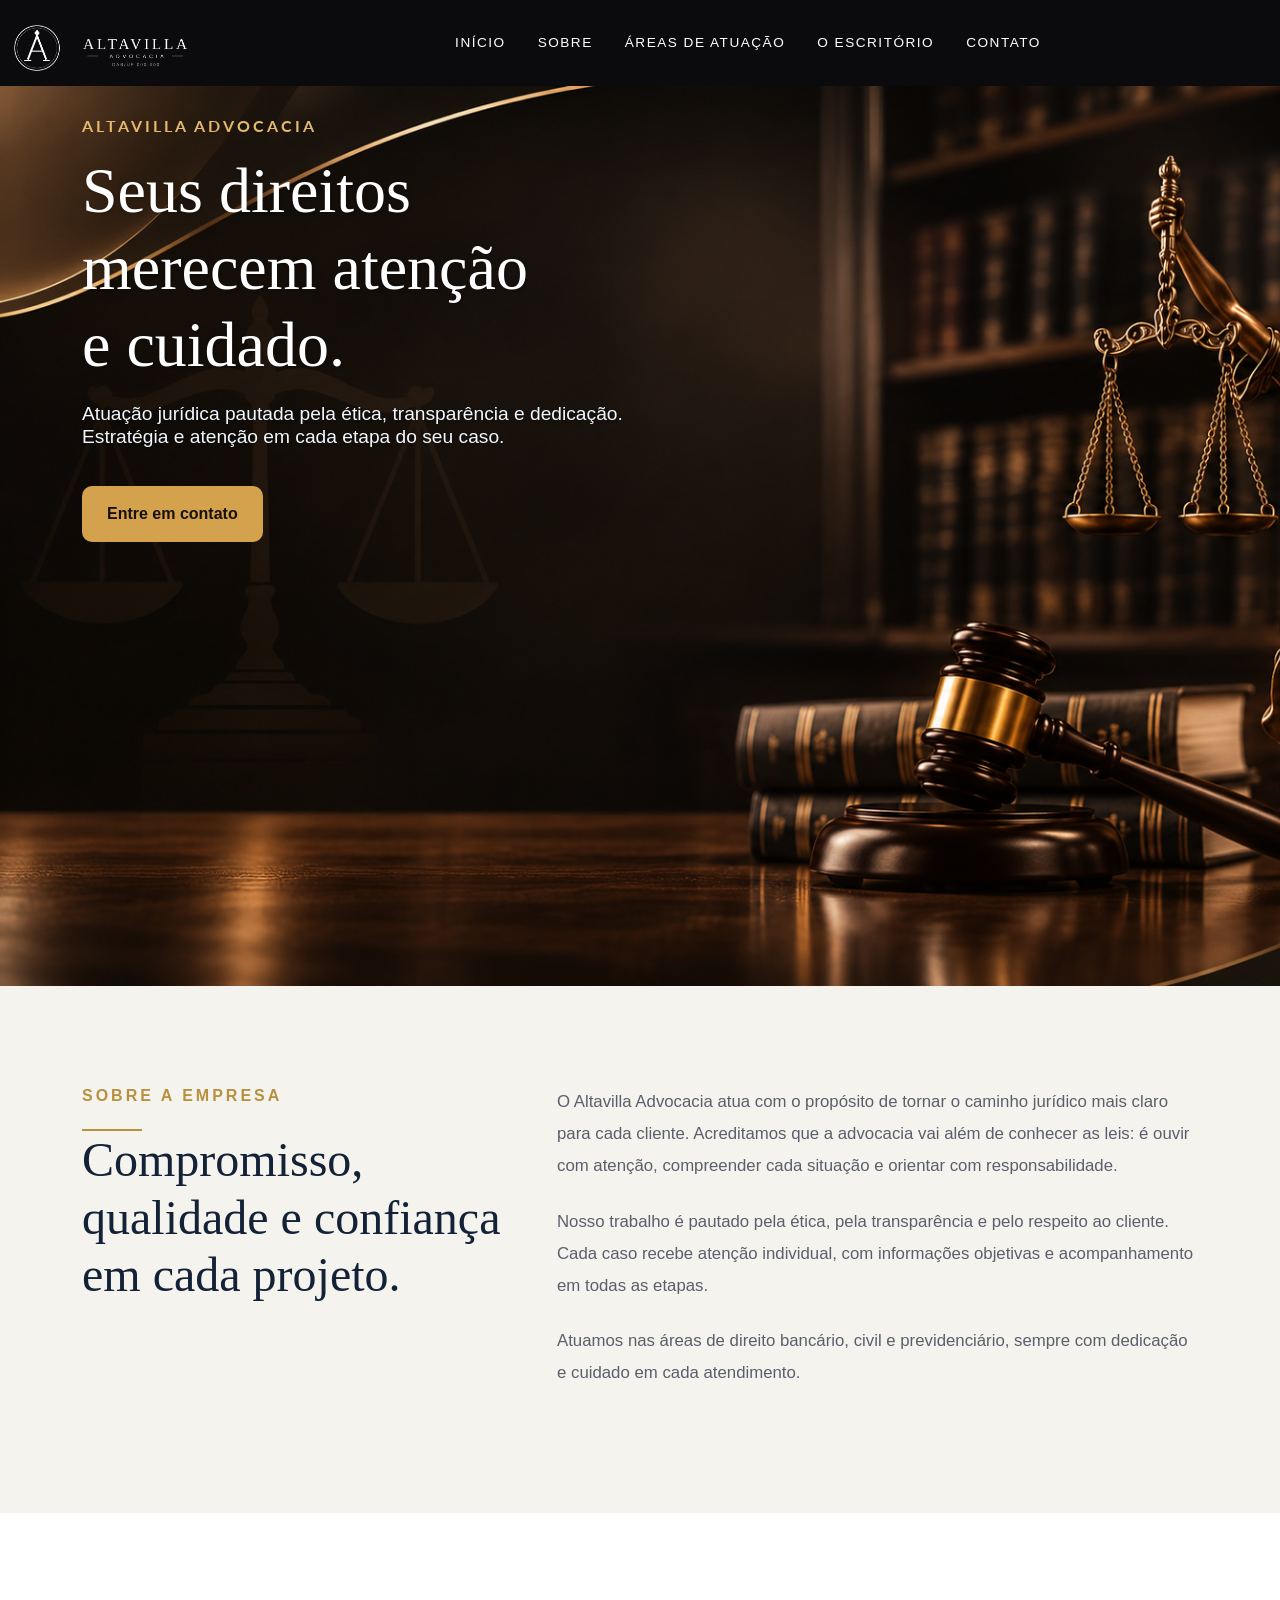
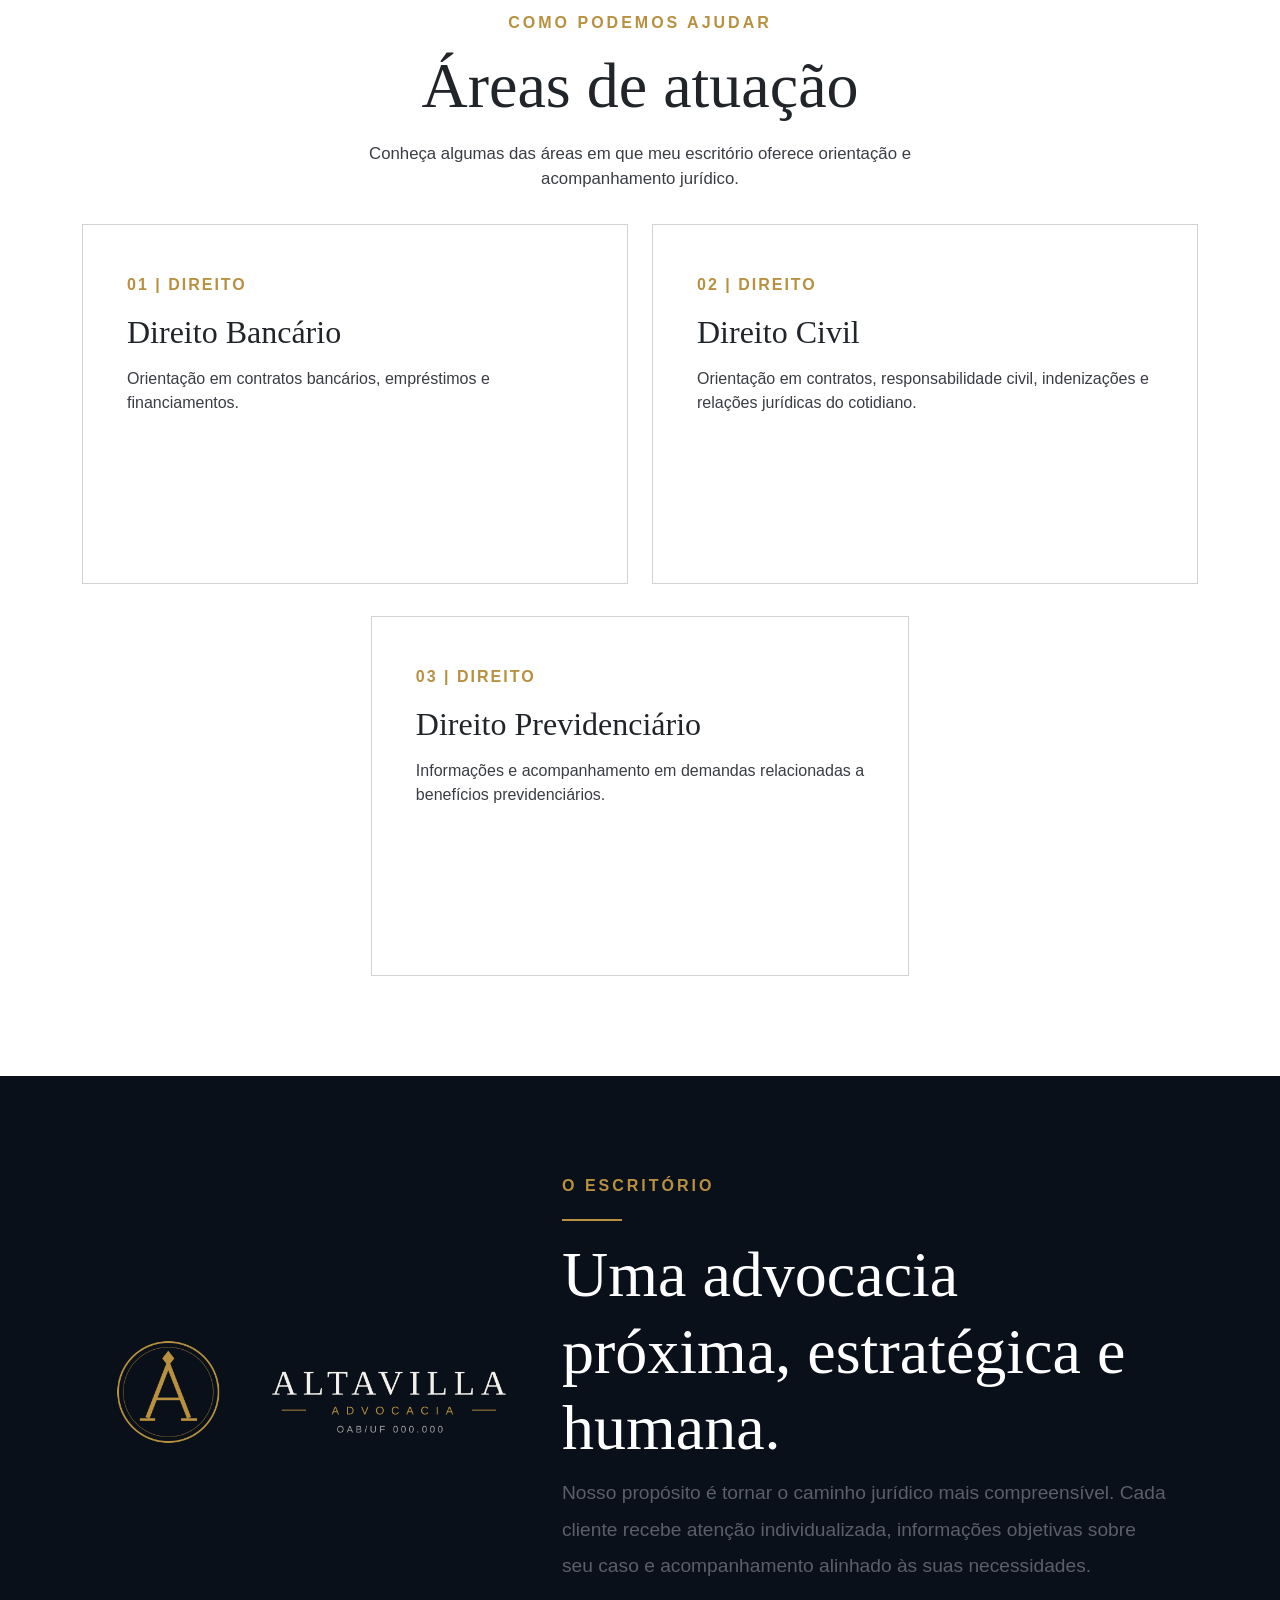
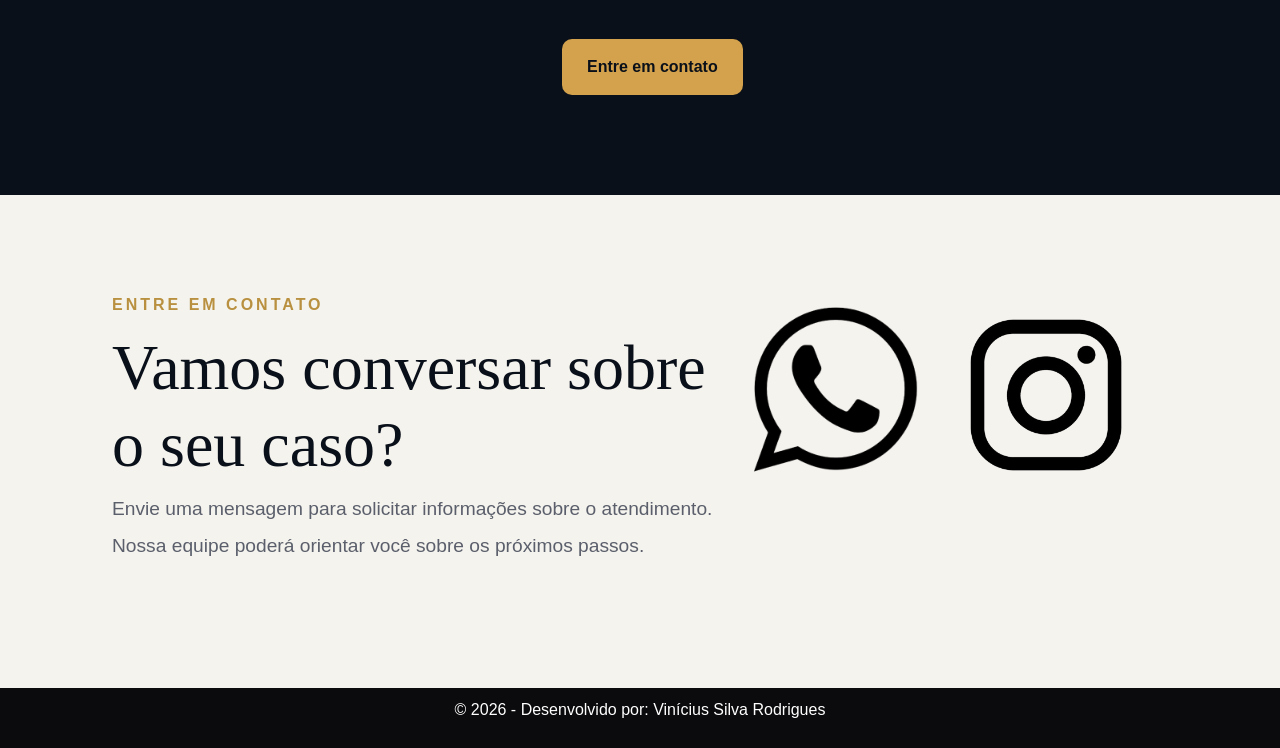
==== commit 231b343a: "aba o escritório adicionada" ====
--- a/bootstrap-5.3.8-dist/index.html
+++ b/bootstrap-5.3.8-dist/index.html
@@ -28,6 +28,9 @@
         </li>
         <li class="nav-item">
           <a class="nav-link active" aria-current="page" href="#atuacao">Áreas de atuação</a>
+        </li>
+        <li class="nav-item">
+          <a class="nav-link active" aria-current="page" href="#escritorio">O escritório</a>
         </li>
         <li class="nav-item">
           <a class="nav-link active" aria-current="page" href="#contato">Contato</a>
@@ -115,6 +118,26 @@
           
         
 </section>
+<section class="escritorio" id="escritorio">
+  <div class="container">
+    <div class="row">
+      <div class="col-lg-5">
+        <img src="img/logo-altavilla.png" class="escritorioimg">
+      </div>
+      <div class="col-lg-7">
+        <h1 class="escritorioh1">O escritório</h1>
+        <hr class="escritoriohr">
+        <h2 class="escritorioh2">Uma advocacia próxima, estratégica e humana.</h2>
+        <p class="escritoriop">Nosso propósito é tornar o caminho jurídico mais compreensível. Cada cliente recebe atenção individualizada, informações objetivas sobre seu caso e acompanhamento alinhado às suas necessidades.</p>
+        <button>
+        <a href="#contato" class="btn-escritorio">
+          <strong>Entre em contato</strong>
+        </a>
+      </button>
+      </div>
+    </div>
+  </div>
+</section>
 <section class="contato" id="contato">
   <div class="container">
     <div class="row">
@@ -122,6 +145,7 @@
         <h1 class="contatoh1">Entre em contato</h1>
         <h2 class="contatoh2">Vamos conversar sobre o seu caso?</h2>
         <p class="contatop">Envie uma mensagem para solicitar informações sobre o atendimento. Nossa equipe poderá orientar você sobre os próximos passos.</p>
+        
       </div>
       <div class="col-lg-5">
         <img src="img/whatsapp.png" class="contatoimg">
--- a/bootstrap-5.3.8-dist/style.css
+++ b/bootstrap-5.3.8-dist/style.css
@@ -219,6 +219,77 @@
     color: #3b3d44;
     font-size: 1rem;
 }
+
+/* O escritório */
+.escritorio{
+    background-color: #0a101a;
+    padding: 100px;
+}
+
+.escritorioimg{
+    width: 800px;
+    margin-top: 160px; 
+    padding-right: 350px;
+}
+
+.escritorioh1{
+    font-family: 'DM Sans', sans-serif;
+    text-transform: uppercase;
+    font-weight: 600;
+    font-size: 1rem;
+    color: #B8903F;
+    letter-spacing: 3px;
+    margin-bottom: 1rem;
+}
+
+.escritoriohr{
+    width: 60px;
+    height: 2px;
+    background-color: #B8903F;
+    border: none;
+    opacity: 1;
+    margin: 1.5rem 0 0;
+    margin-bottom: 1rem;
+}
+
+.escritorioh2{
+    font-family: 'Playfair Display', serif;
+    font-size: 4rem;
+    font-weight: 500;
+    line-height: 1.2;
+    color: white;
+}
+
+.escritoriop{
+    font-family: 'DM Sans', sans-serif;
+    font-size: 1.20rem;
+    font-weight: 400;
+    line-height: 1.9;
+    color: #5a5f6b;
+    margin-bottom: 1.5rem;
+    text-align: left;
+}
+
+.escritorio button{
+    background-color: #D4A24C;
+    border-radius: 10px;
+    padding: 16px 25px;
+    border: none;
+    margin-top: 30px;
+    transition: all 0.3s ease;
+}
+
+.escritorio button:hover{
+    background-color: #f7b251;
+    transform: translateY(-6px);
+}
+
+.btn-escritorio{
+    text-decoration: none;
+    color: #0a101a;
+    font-family: 'Inter', sans-serif;
+}
+
 /* Contato */
 .contato{
     background-color: #F5F3EE;
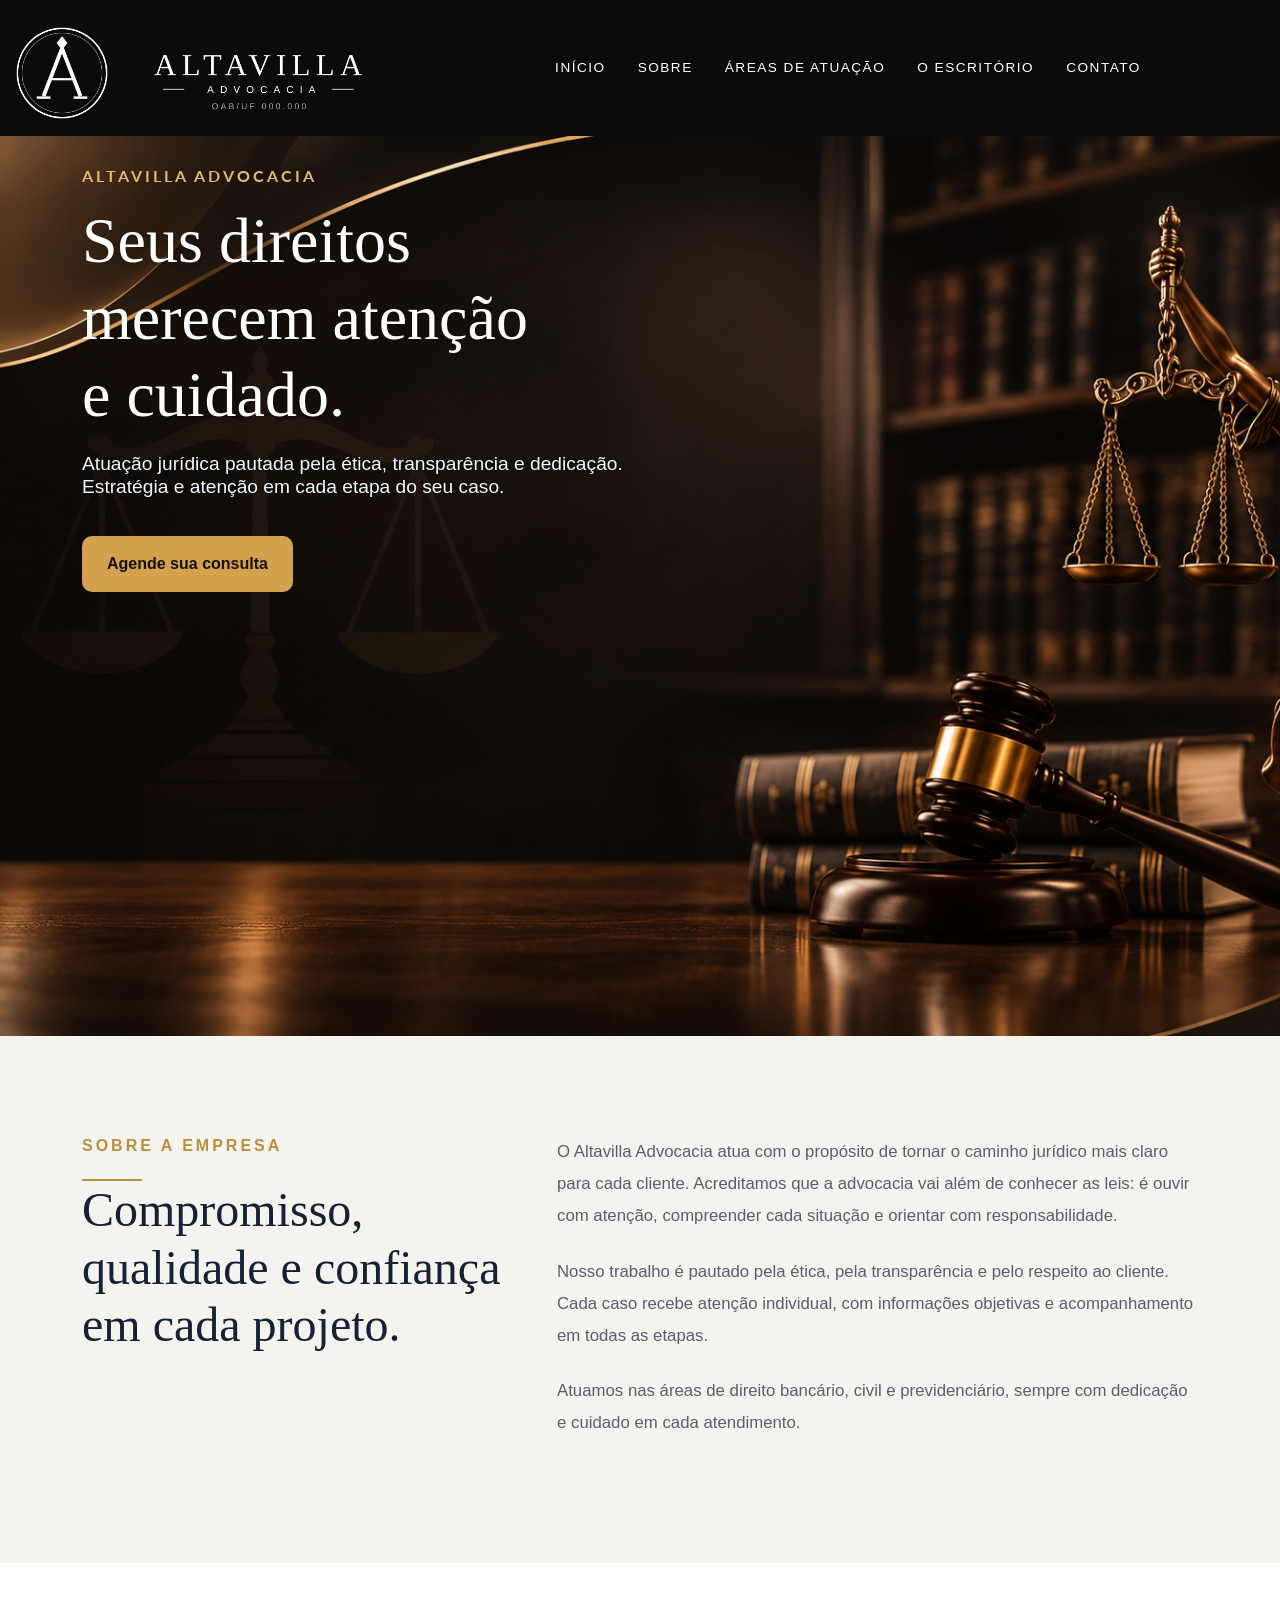
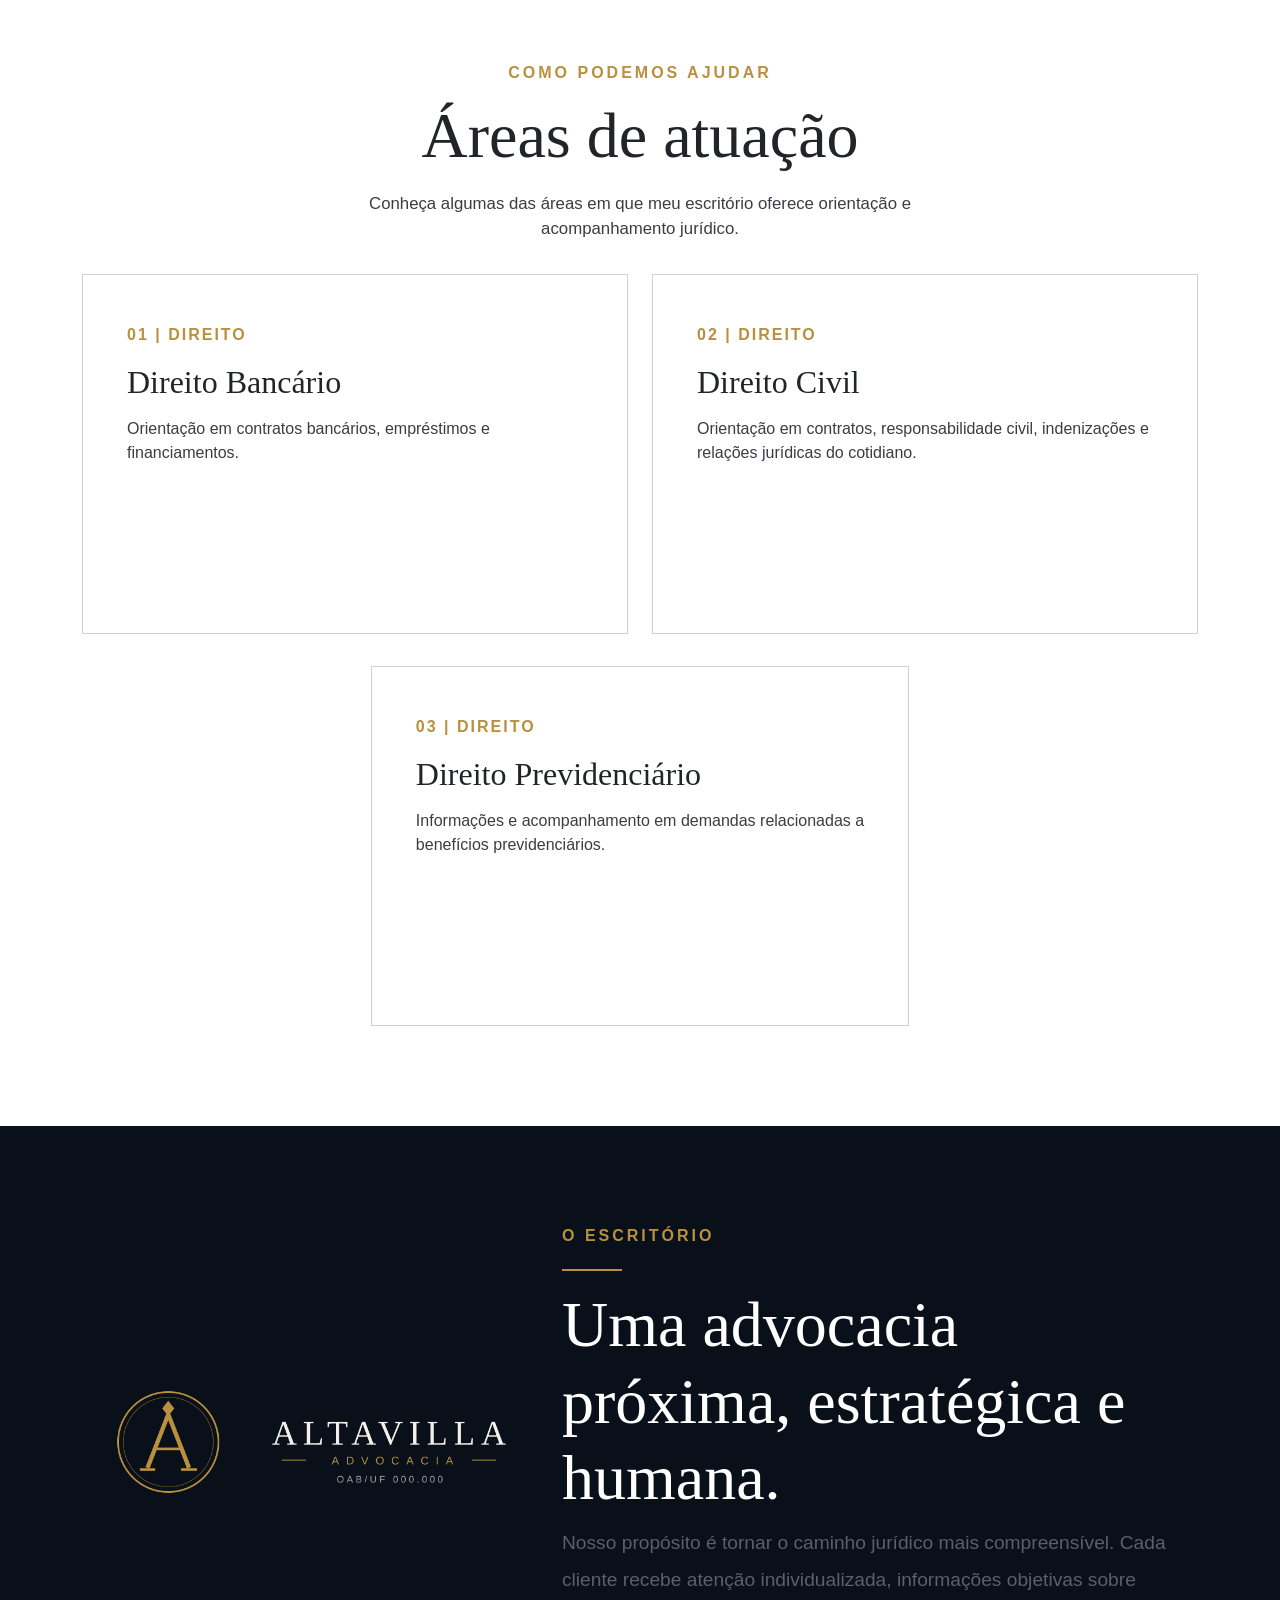
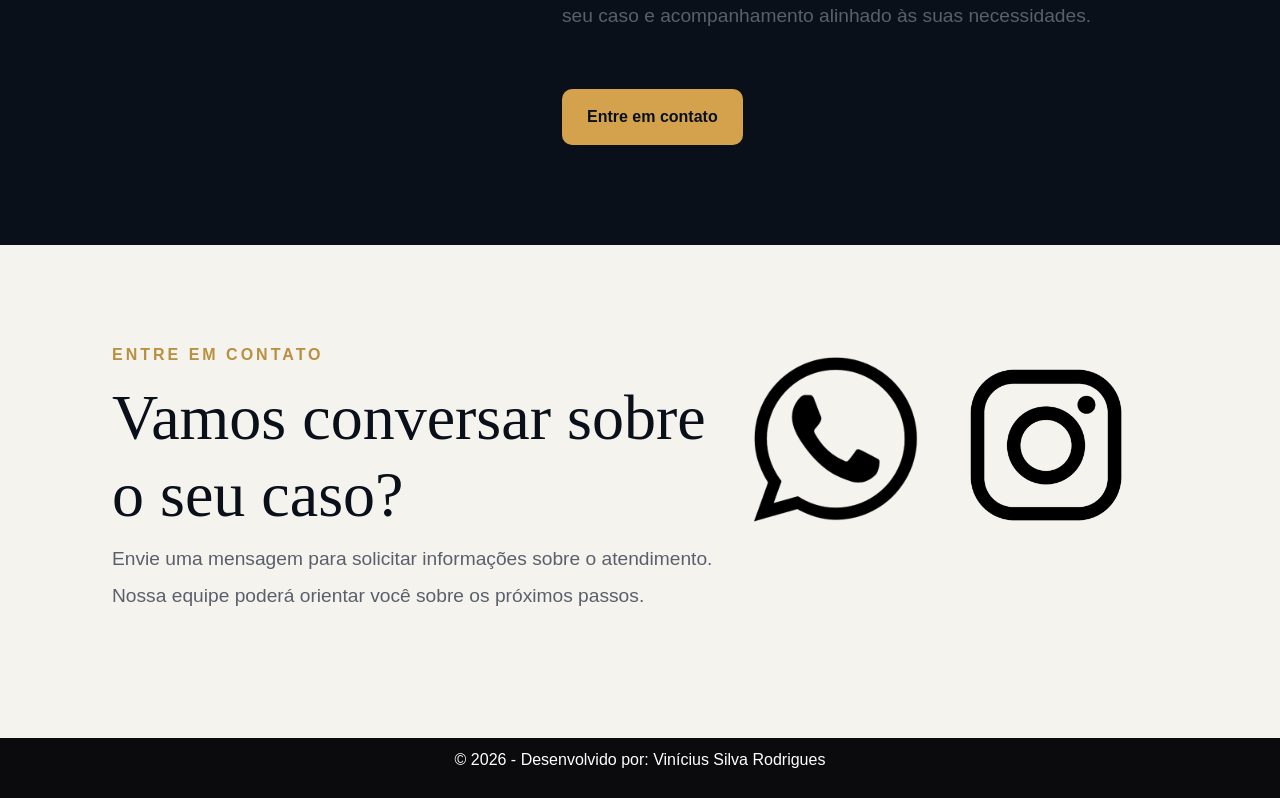
==== commit 2c926d78: "botão com nome novo e logo aumentada" ====
--- a/bootstrap-5.3.8-dist/index.html
+++ b/bootstrap-5.3.8-dist/index.html
@@ -51,7 +51,7 @@
       <h3 class="heroh3">Atuação jurídica pautada pela ética, transparência e dedicação.<br>Estratégia e atenção em cada etapa do seu caso.</h3>
       <button>
         <a href="#contato" class="btn-consulta">
-          <strong>Entre em contato</strong>
+          <strong>Agende sua consulta</strong>
         </a>
       </button>
     </div>
--- a/bootstrap-5.3.8-dist/style.css
+++ b/bootstrap-5.3.8-dist/style.css
@@ -24,7 +24,7 @@
 }
 .logo{
     padding-top: 10px ;
-    width: 200px;
+    width: 400px;
     height: auto;
     filter: brightness(0) invert(1);  
 }
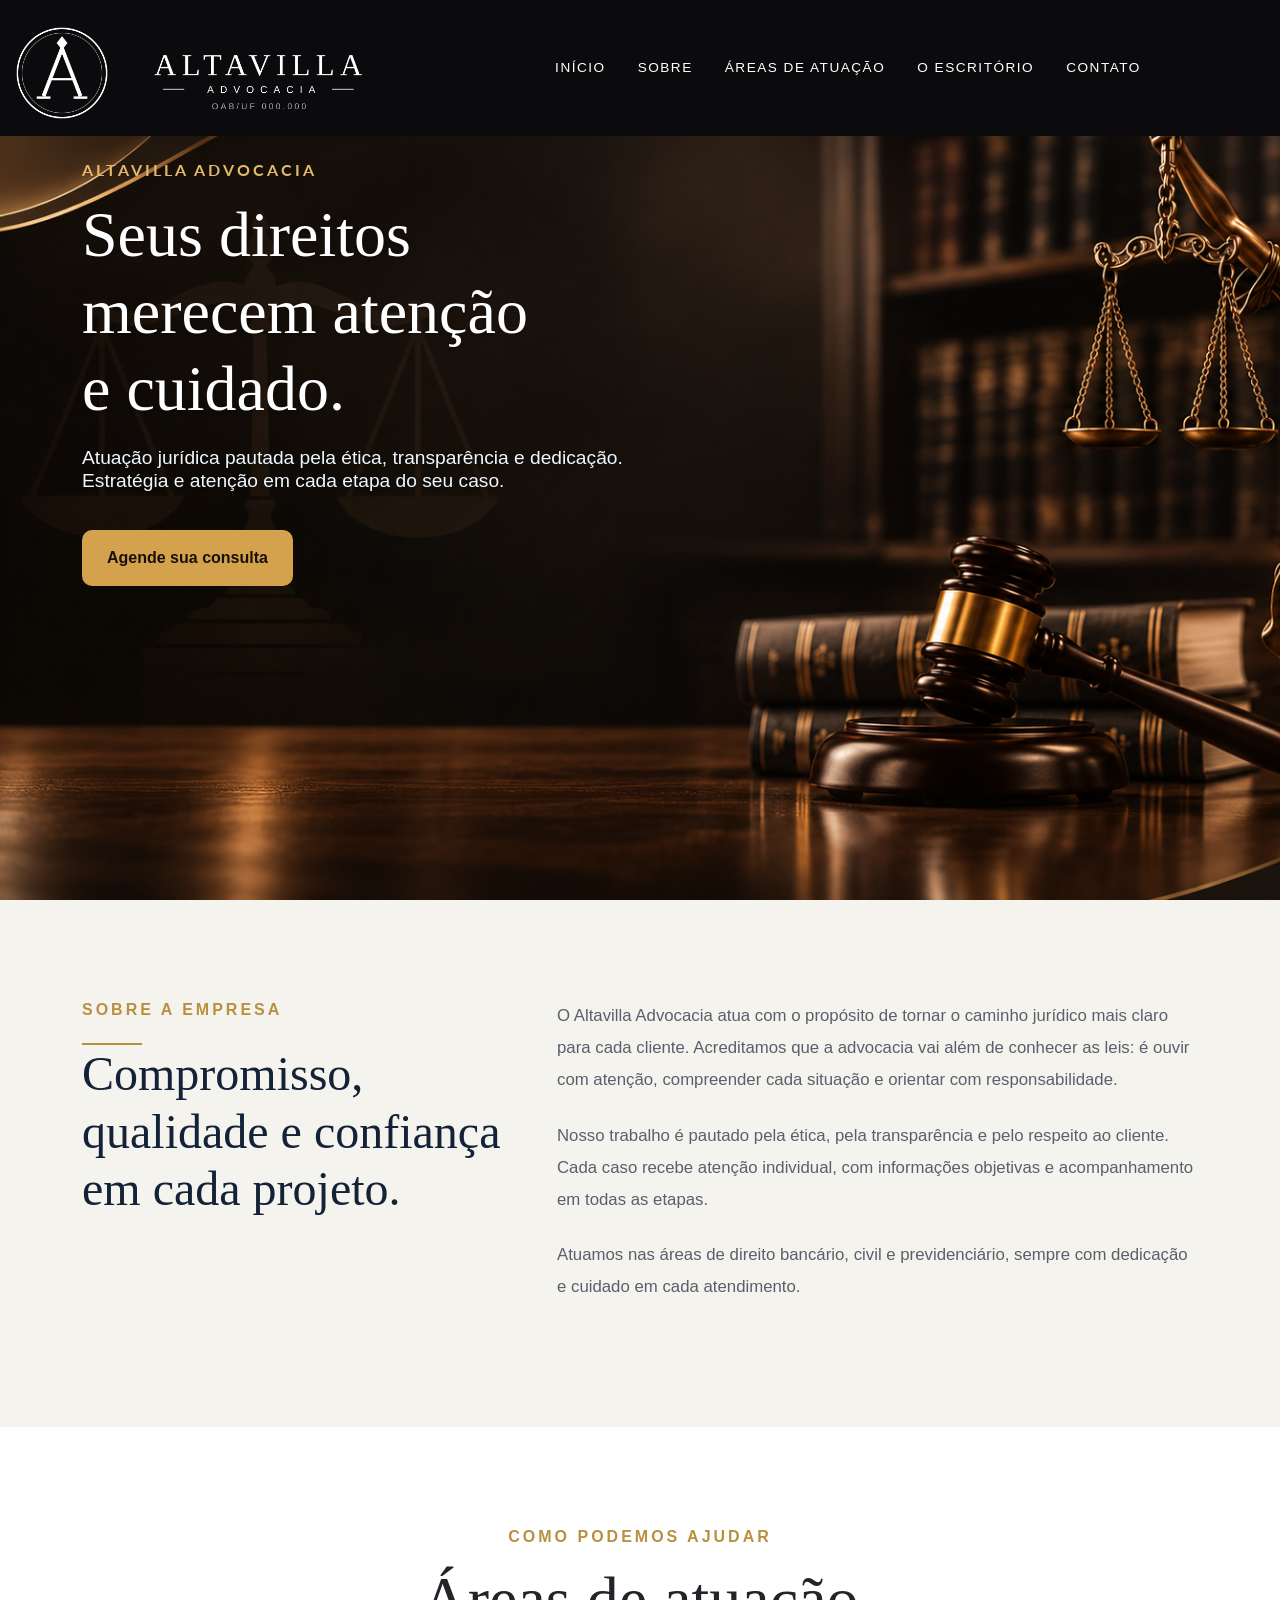
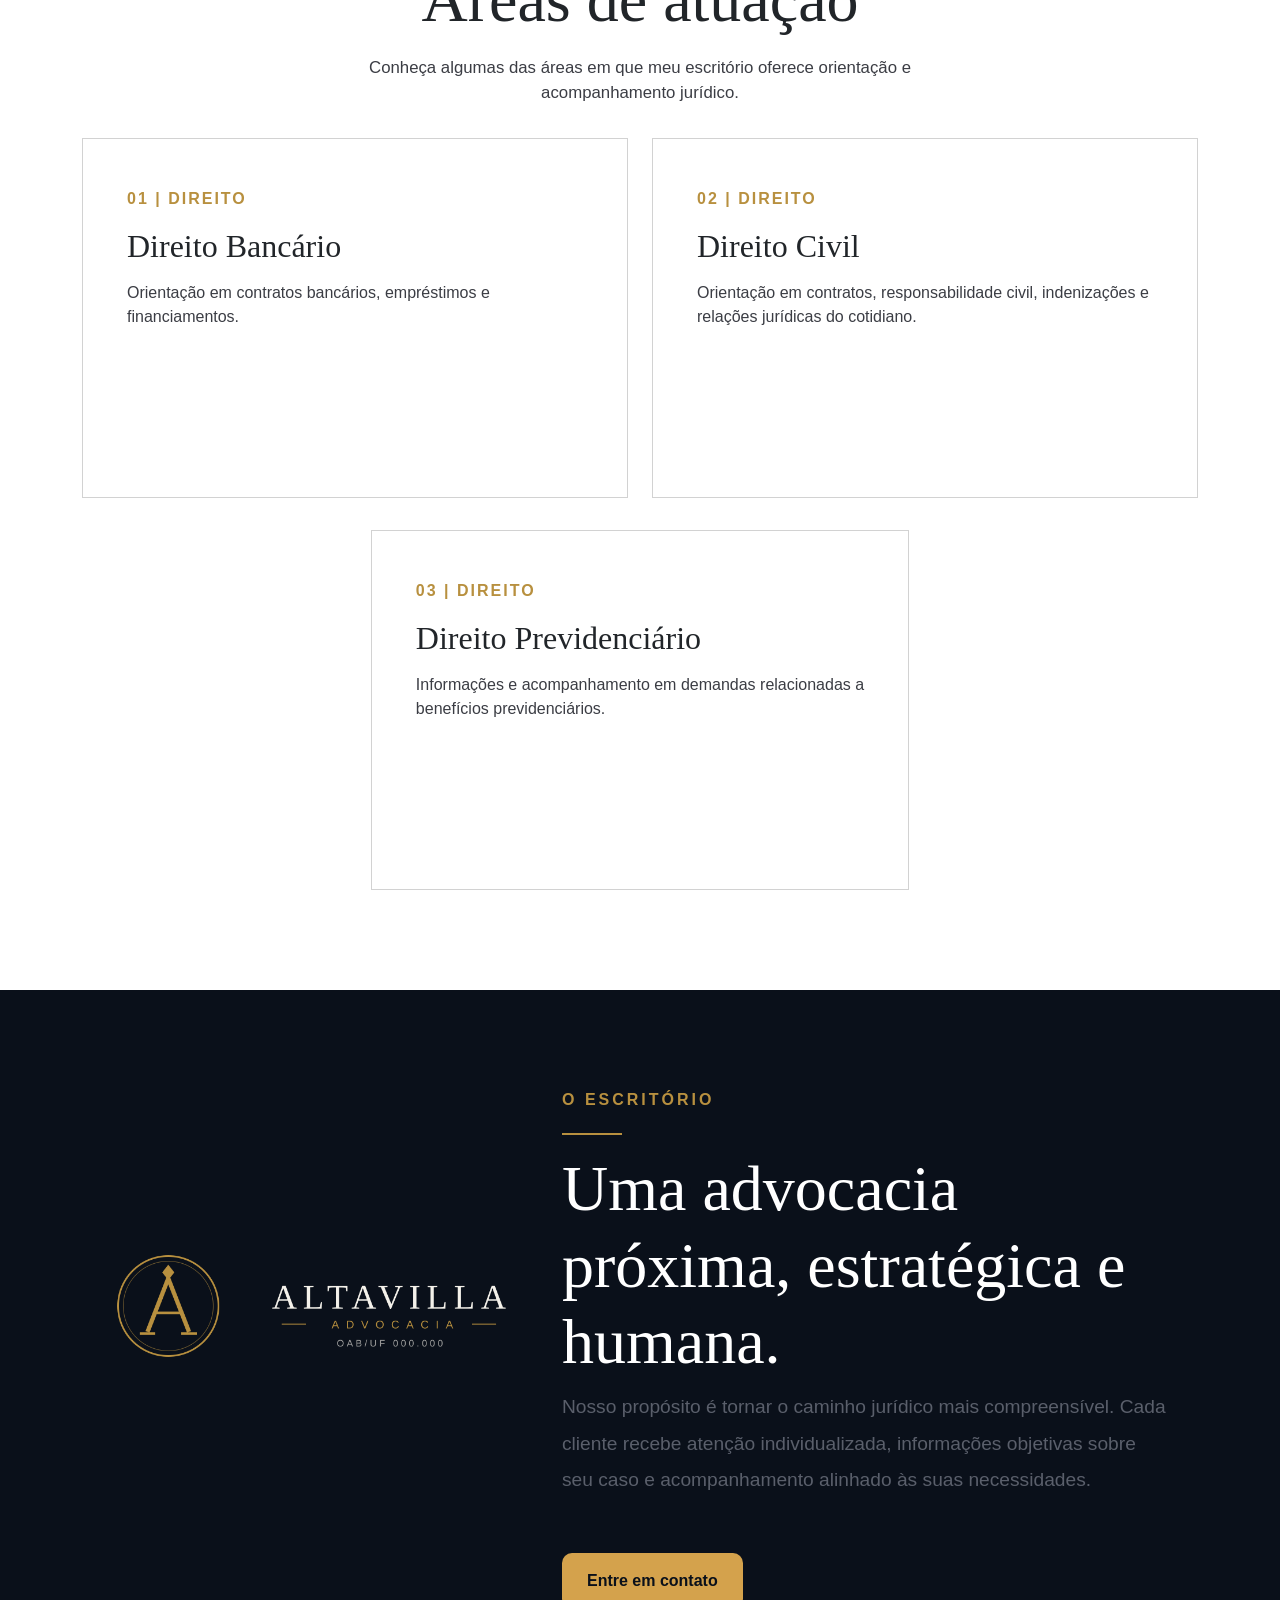
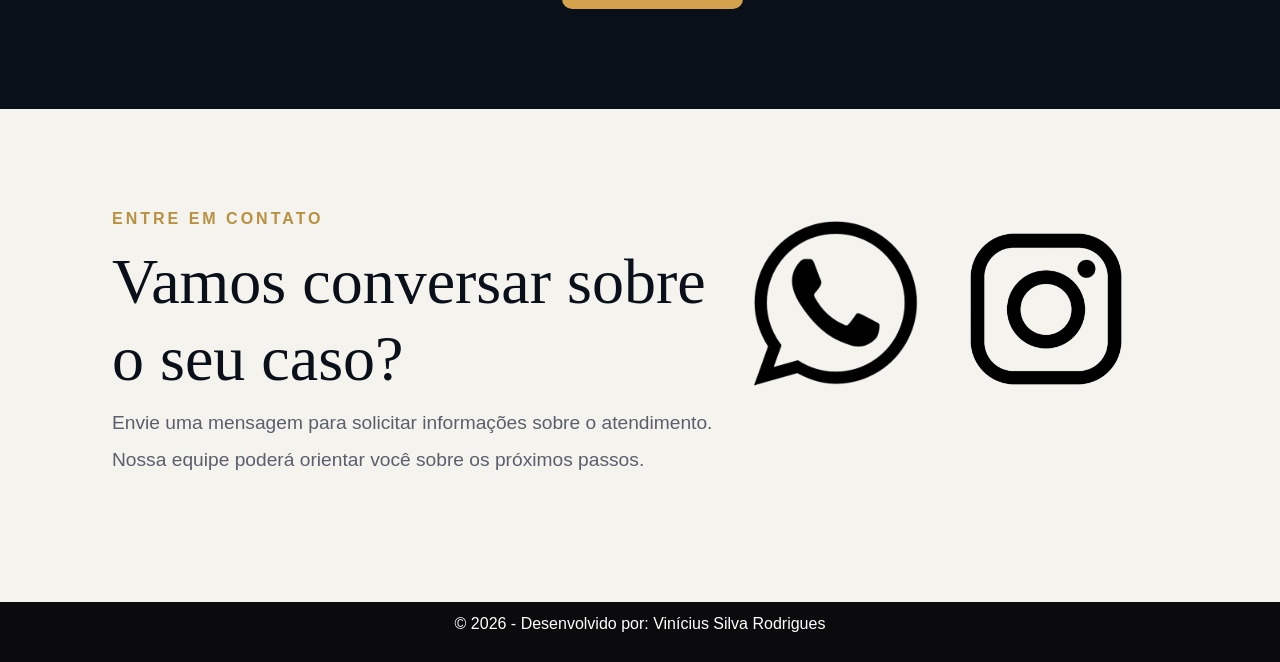
==== commit 6c9647b0: "navbar fixada e transparente" ====
--- a/bootstrap-5.3.8-dist/index.html
+++ b/bootstrap-5.3.8-dist/index.html
@@ -157,5 +157,6 @@
 </section>
 <footer><p>&copy; 2026 - Desenvolvido por: Vinícius Silva Rodrigues</p></footer>
     <script src="js/bootstrap.bundle.min.js"></script>
+    <script src="script.js"></script>
 </body>
 </html>
--- a/bootstrap-5.3.8-dist/style.css
+++ b/bootstrap-5.3.8-dist/style.css
@@ -10,6 +10,17 @@
 /* navbar */
 .navbar{
     background-color: #0B0B0D;
+    position: fixed;
+    top: 0;
+    left: 0;
+    width: 100%;
+    z-index: 1000;
+    transition: background-color 0.3s ease;
+}
+
+.navbar.scrolled{
+    background-color: rgba(20, 34, 56, 0.5);
+    backdrop-filter: blur(10px);
 }
 .nav-link {
     color: white !important;
@@ -36,6 +47,7 @@
     background-repeat: no-repeat;
     background-position: unset;
     background-size: cover;
+    padding-top: 130px;
     width: 100%;
     height: 100vh;
 }
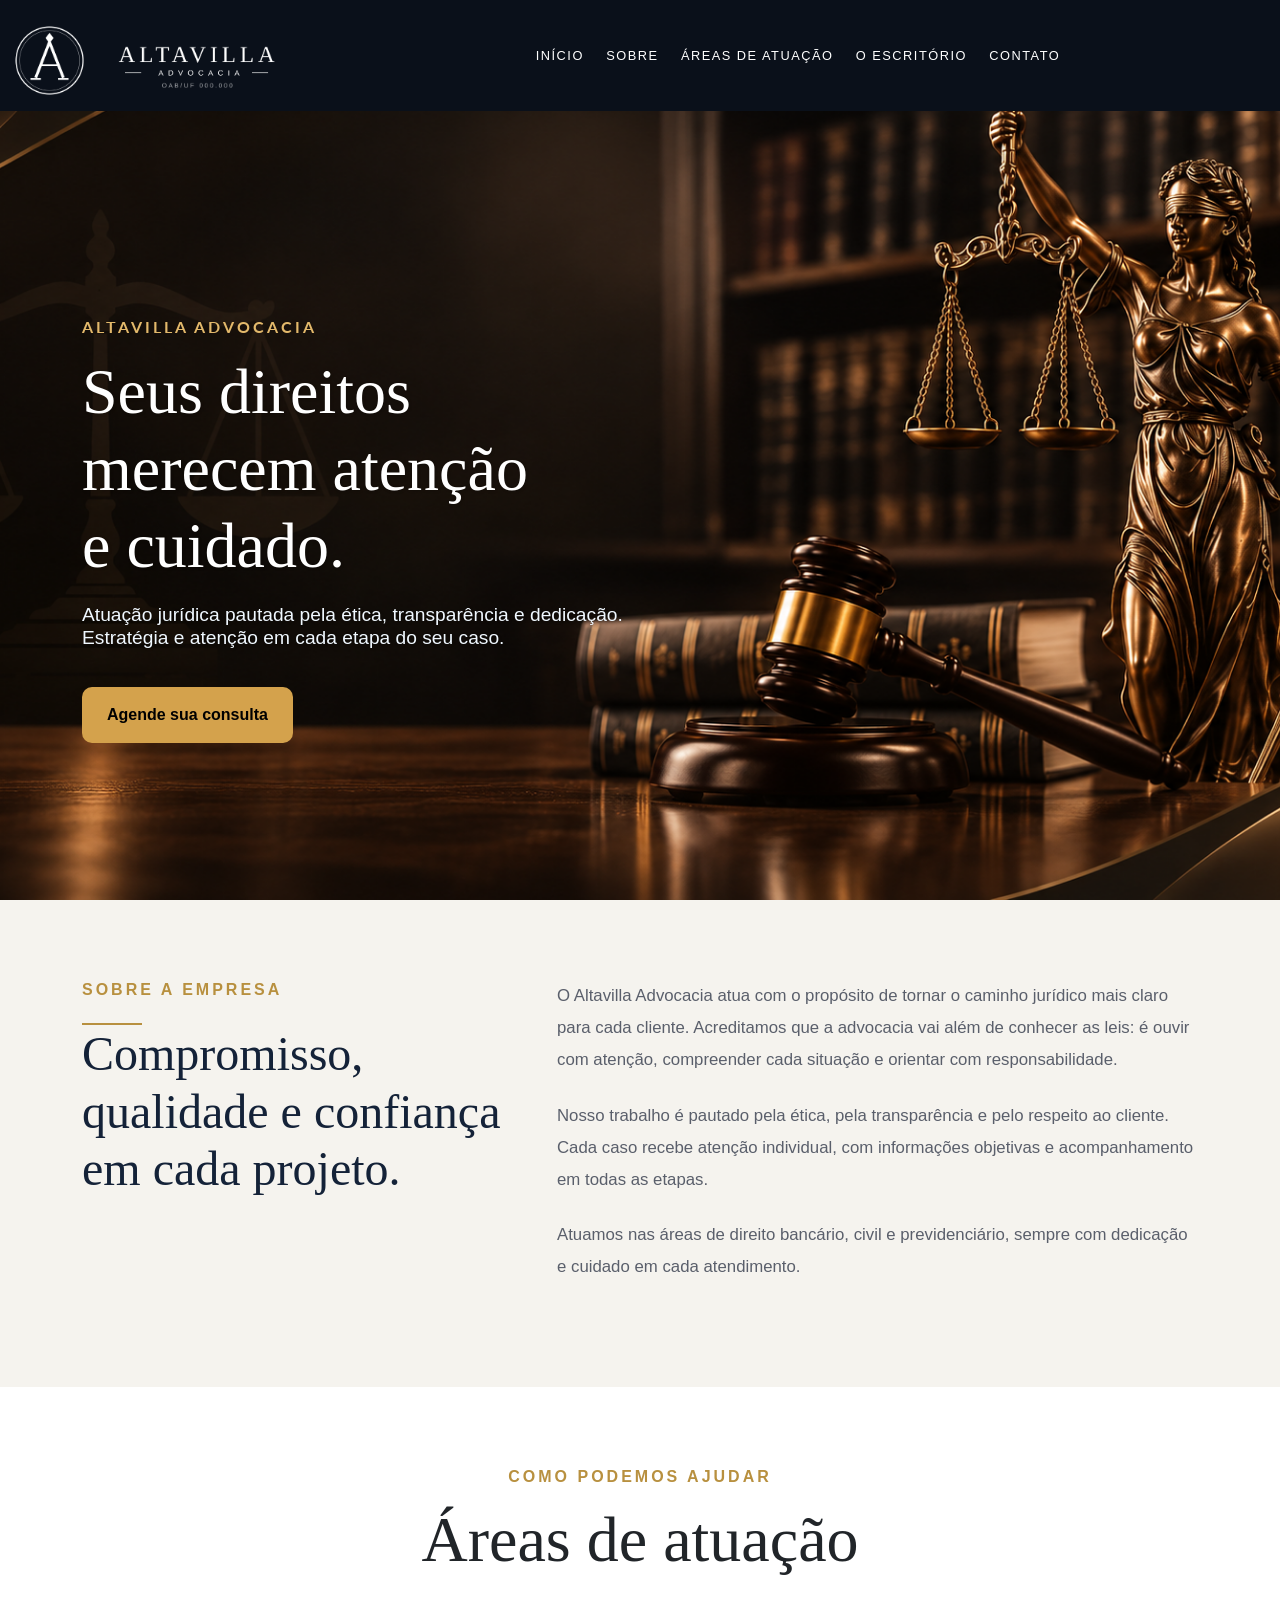
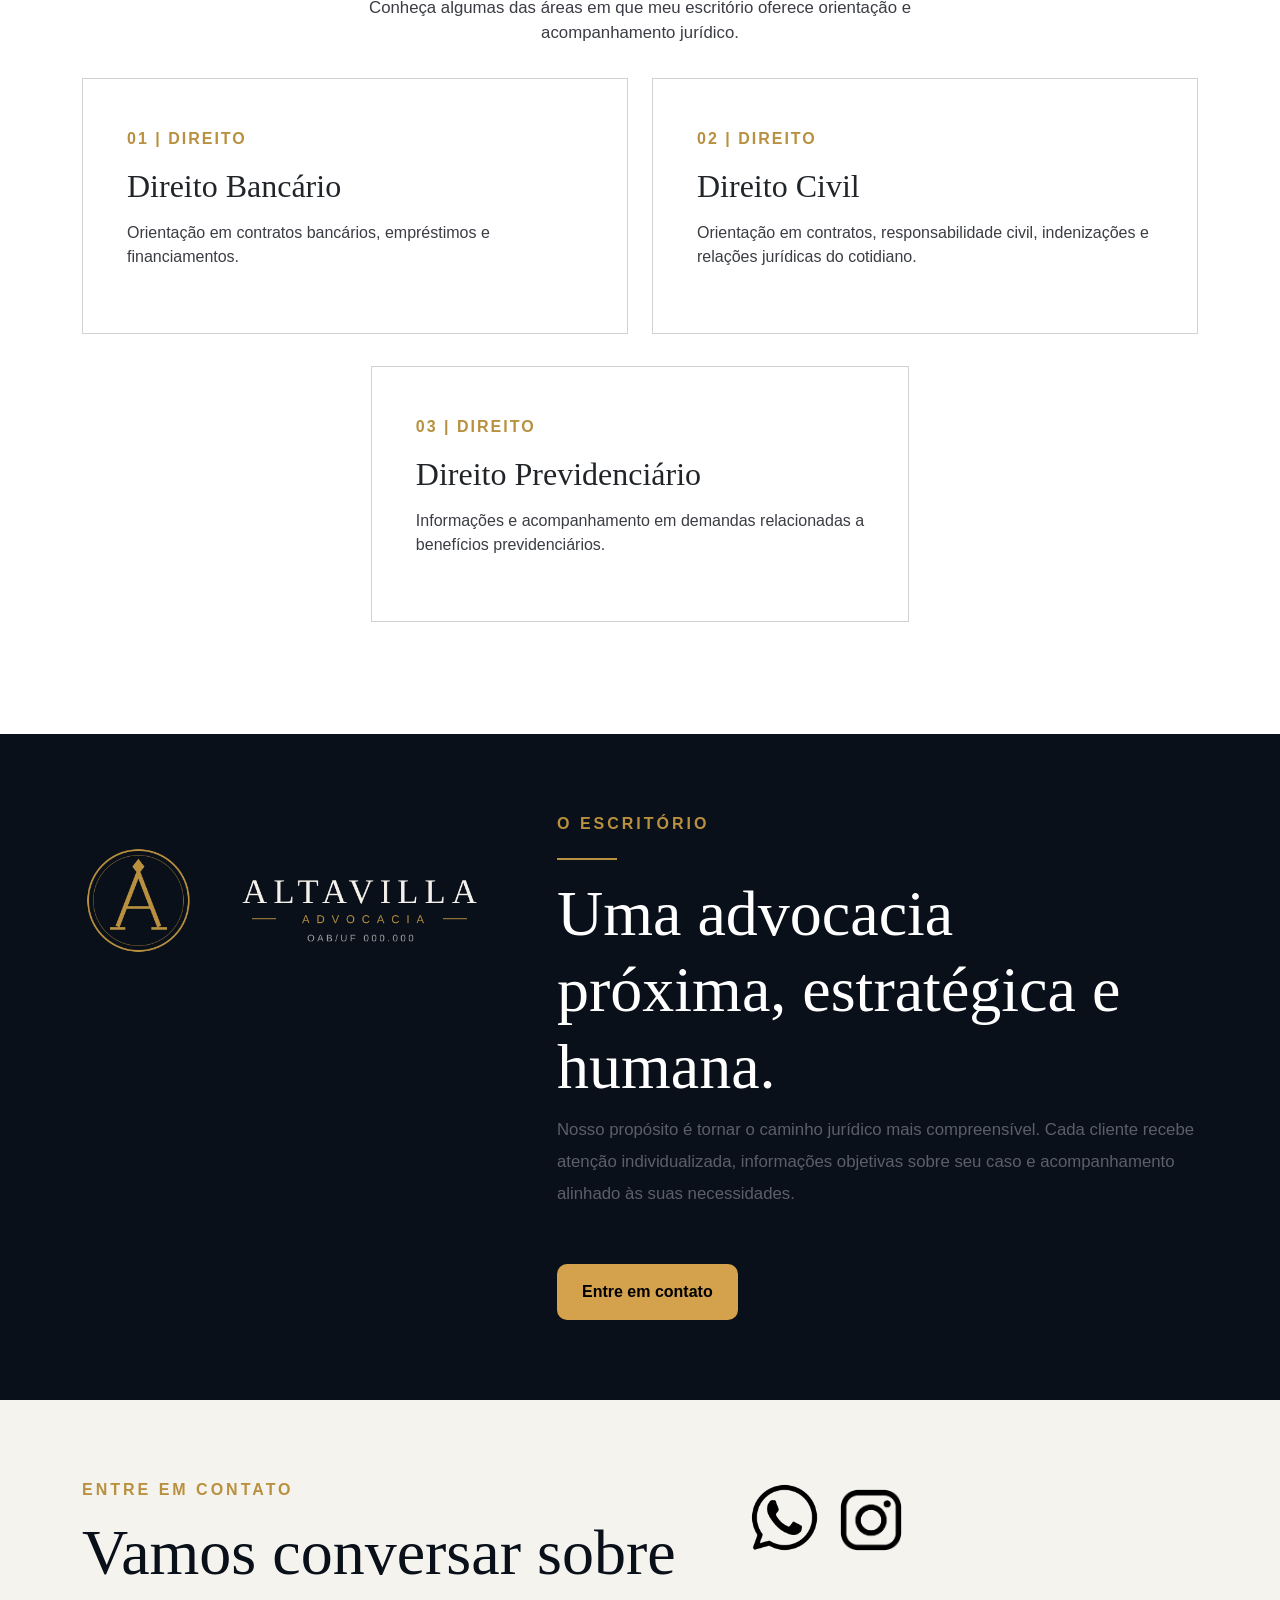
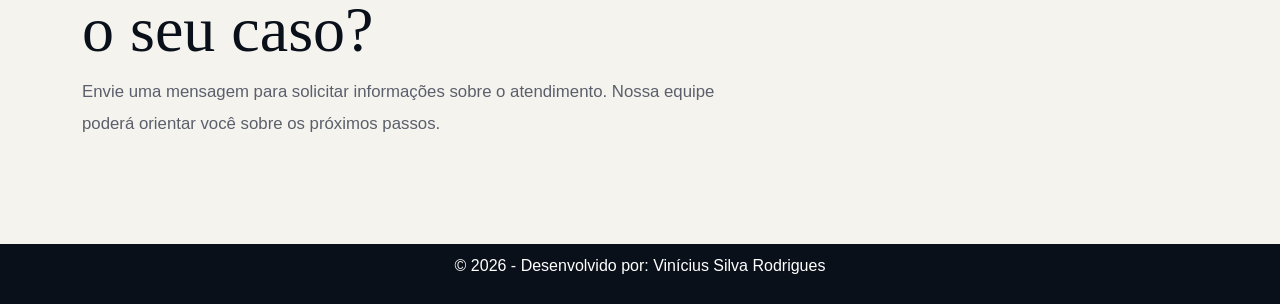
==== commit 21d8d3c0: "botões corretos. Mudei o link dos botões, que antes estava, nas palavras dentro, agora estão no botã" ====
--- a/bootstrap-5.3.8-dist/index.html
+++ b/bootstrap-5.3.8-dist/index.html
@@ -49,11 +49,11 @@
       <h5 class="heroh5"><strong>ALTAVILLA ADVOCACIA</strong></h5>
       <h1 class="heroh1">Seus direitos <br> merecem atenção<br> e cuidado.</h1>
       <h3 class="heroh3">Atuação jurídica pautada pela ética, transparência e dedicação.<br>Estratégia e atenção em cada etapa do seu caso.</h3>
-      <button>
-        <a href="#contato" class="btn-consulta">
+      <a href="#contato" class="btn-consulta">
+          <button>
           <strong>Agende sua consulta</strong>
+        </button>
         </a>
-      </button>
     </div>
     
   </div>
@@ -129,11 +129,11 @@
         <hr class="escritoriohr">
         <h2 class="escritorioh2">Uma advocacia próxima, estratégica e humana.</h2>
         <p class="escritoriop">Nosso propósito é tornar o caminho jurídico mais compreensível. Cada cliente recebe atenção individualizada, informações objetivas sobre seu caso e acompanhamento alinhado às suas necessidades.</p>
-        <button>
         <a href="#contato" class="btn-escritorio">
+          <button>
           <strong>Entre em contato</strong>
+        </button>
         </a>
-      </button>
       </div>
     </div>
   </div>
--- a/bootstrap-5.3.8-dist/style.css
+++ b/bootstrap-5.3.8-dist/style.css
@@ -9,7 +9,7 @@
 
 /* navbar */
 .navbar{
-    background-color: #0B0B0D;
+    background-color: #0a101a;
     position: fixed;
     top: 0;
     left: 0;
@@ -335,7 +335,7 @@
 }
 
 .contatoimg{
-    width: 200px;
+    width: 100px;
     transition: all 0.3s ease;
     border-radius: 30px;
 }
@@ -348,10 +348,413 @@
 
 /* Footer */
 footer{
-  background-color: #0B0B0D;
+  background-color: #0a101a;
   color: white;
   font-family: 'DM Sans', sans-serif;
   font-weight: 400;
   padding: 10px;
   text-align: center;
-}+}
+
+
+/* ============================= */
+/* RESPONSIVIDADE GERAL */
+/* ============================= */
+
+* {
+    box-sizing: border-box;
+}
+
+html, body {
+    width: 100%;
+    overflow-x: hidden;
+}
+
+img {
+    max-width: 100%;
+    height: auto;
+}
+
+/* ============================= */
+/* NAVBAR */
+/* ============================= */
+
+.logo {
+    width: 100%;
+    max-width: 300px;
+    height: auto;
+}
+
+.nav-link {
+    font-size: 0.8rem;
+    padding: 0 0.7rem !important;
+}
+
+/* ============================= */
+/* HERO */
+/* ============================= */
+
+#hero {
+    min-height: 100vh;
+    height: auto;
+    background-position: center;
+    background-size: cover;
+    display: flex;
+    align-items: center;
+}
+
+.herotext {
+    padding-top: 30px;
+}
+
+.heroh1 {
+    font-size: clamp(2.2rem, 5vw, 4rem);
+}
+
+.heroh3 {
+    font-size: clamp(1rem, 2vw, 1.2rem);
+}
+
+/* ============================= */
+/* SOBRE */
+/* ============================= */
+
+.about {
+    padding: 80px 20px;
+}
+
+.abouth2 {
+    font-size: clamp(2rem, 4vw, 3rem);
+}
+
+/* ============================= */
+/* ÁREAS DE ATUAÇÃO */
+/* ============================= */
+
+.atuacao {
+    padding: 80px 20px;
+}
+
+.atuacaoh2 {
+    font-size: clamp(2.2rem, 5vw, 4rem);
+}
+
+.grid {
+    width: 100%;
+    max-width: 1000px;
+    height: auto;
+    margin: 0 auto 2rem;
+}
+
+.card {
+    height: 100%;
+}
+
+.card h3 {
+    font-size: clamp(1.5rem, 3vw, 2rem);
+}
+
+/* ============================= */
+/* O ESCRITÓRIO */
+/* ============================= */
+
+.escritorio {
+    padding: 80px 30px;
+}
+
+.escritorioimg {
+    width: 100%;
+    max-width: 550px;
+    height: auto;
+    margin-top: 30px;
+    padding-right: 0;
+    object-fit: cover;
+}
+
+.escritorioh2 {
+    font-size: clamp(2.2rem, 5vw, 4rem);
+}
+
+.escritoriop {
+    font-size: 1.05rem;
+}
+
+/* ============================= */
+/* CONTATO */
+/* ============================= */
+
+.contato {
+    padding: 80px 30px;
+}
+
+.contatoh2 {
+    font-size: clamp(2.2rem, 5vw, 4rem);
+}
+
+.contatop {
+    font-size: 1.05rem;
+}
+
+.contatoimg {
+    width: 80px;
+}
+
+/* ============================= */
+/* TABLETS */
+/* ============================= */
+
+@media (max-width: 991px) {
+
+    .logo {
+        max-width: 250px;
+    }
+
+    .navbar {
+        padding: 10px;
+    }
+
+    .nav-link {
+        padding: 10px 0 !important;
+    }
+
+    #hero {
+        min-height: 90vh;
+    }
+
+    .herotext {
+        padding-top: 50px;
+    }
+
+    .escritorio {
+        padding: 60px 25px;
+    }
+
+    .escritorioimg {
+        margin-top: 30px;
+        max-width: 100%;
+    }
+
+    .contato {
+        padding: 60px 25px;
+    }
+}
+
+/* ============================= */
+/* CELULARES */
+/* ============================= */
+
+@media (max-width: 767px) {
+
+    /* Navbar */
+
+    .logo {
+        max-width: 200px;
+    }
+
+    .navbar {
+        width: 100%;
+    }
+
+    .nav-link {
+        font-size: 0.8rem;
+        letter-spacing: 1px;
+        padding: 12px 0 !important;
+    }
+
+    /* Hero */
+
+    #hero {
+        min-height: 650px;
+        height: auto;
+        padding: 110px 20px 250px;
+        background-position: 75% bottom;
+        background-size: auto 65%;
+        background-color: #0b0b0b;
+    }
+
+    .herotext {
+        padding-top: 20px;
+        text-align: center;
+    }
+
+    .heroh5 {
+        font-size: 0.85rem;
+        letter-spacing: 2px;
+    }
+
+    .heroh1 {
+        font-size: 2.4rem;
+        line-height: 1.2;
+    }
+
+    .heroh3 {
+        font-size: 1rem;
+        line-height: 1.6;
+    }
+
+    #hero button {
+        padding: 13px 20px;
+        margin-top: 20px;
+    }
+
+    /* Sobre */
+
+    .about {
+        padding: 60px 20px;
+    }
+
+    .abouth1 {
+        font-size: 0.9rem;
+    }
+
+    .abouth2 {
+        font-size: 2.2rem;
+    }
+
+    .aboutp {
+        font-size: 1rem;
+        line-height: 1.8;
+    }
+
+    /* Áreas de atuação */
+
+    .atuacao {
+        padding: 60px 20px;
+    }
+
+    .atuacaoh1 {
+        font-size: 0.85rem;
+    }
+
+    .atuacaoh2 {
+        font-size: 2.3rem;
+    }
+
+    .atuacaop {
+        font-size: 1rem;
+        line-height: 1.7;
+    }
+
+    .grid {
+        height: auto;
+        padding: 0;
+    }
+
+    .card {
+        padding: 25px 15px;
+        margin-bottom: 15px;
+    }
+
+    .card h3 {
+        font-size: 1.7rem;
+    }
+
+    .card p {
+        font-size: 0.95rem;
+    }
+
+    .card:hover {
+        transform: translateY(-5px);
+    }
+
+    /* Escritório */
+
+    .escritorio {
+        padding: 60px 20px;
+        text-align: center;
+    }
+
+    .escritorioh1 {
+        font-size: 0.85rem;
+    }
+
+    .escritorioh2 {
+        font-size: 2.3rem;
+    }
+
+    .escritoriohr {
+        margin: 1.5rem auto;
+    }
+
+    .escritoriop {
+        font-size: 1rem;
+        text-align: center;
+        line-height: 1.8;
+    }
+
+    .escritorioimg {
+        width: 100%;
+        max-width: 100%;
+        margin-top: 30px;
+        padding: 0;
+    }
+
+    .escritorio button {
+        margin-top: 15px;
+    }
+
+    /* Contato */
+
+    .contato {
+        padding: 60px 20px;
+        text-align: center;
+    }
+
+    .contatoh1 {
+        font-size: 0.85rem;
+    }
+
+    .contatoh2 {
+        font-size: 2.3rem;
+        text-align: center;
+    }
+
+    .contatop {
+        font-size: 1rem;
+        text-align: center;
+        line-height: 1.8;
+    }
+
+    .contatoimg {
+        width: 65px;
+        margin: 10px;
+    }
+
+    /* Footer */
+
+    footer {
+        padding: 20px 10px;
+        font-size: 0.85rem;
+    }
+}
+
+/* ============================= */
+/* CELULARES PEQUENOS */
+/* ============================= */
+
+@media (max-width: 400px) {
+
+    .logo {
+        max-width: 160px;
+    }
+
+    .heroh1 {
+        font-size: 2rem;
+    }
+
+    .heroh3 {
+        font-size: 0.9rem;
+    }
+
+    .abouth2,
+    .atuacaoh2,
+    .escritorioh2,
+    .contatoh2 {
+        font-size: 2rem;
+    }
+
+    #hero {
+        background-size: auto 55%;
+    }
+
+}
